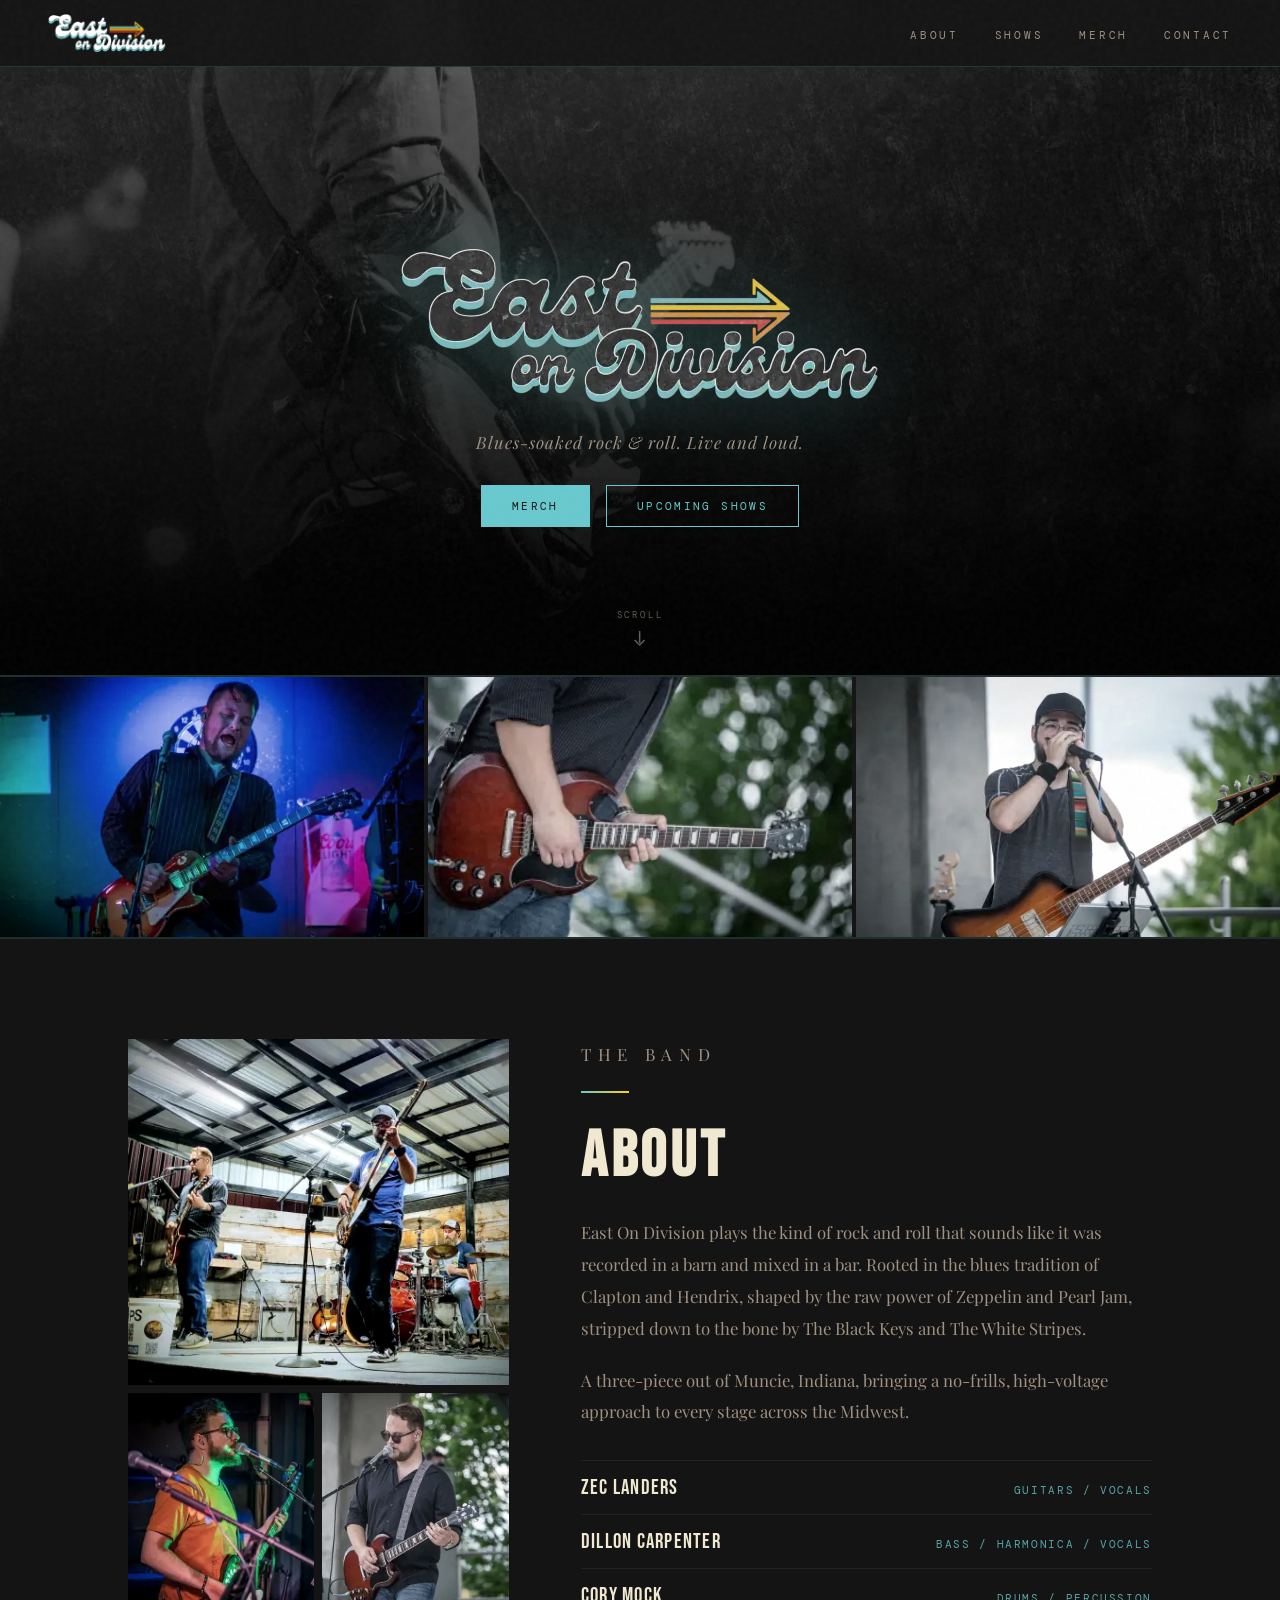
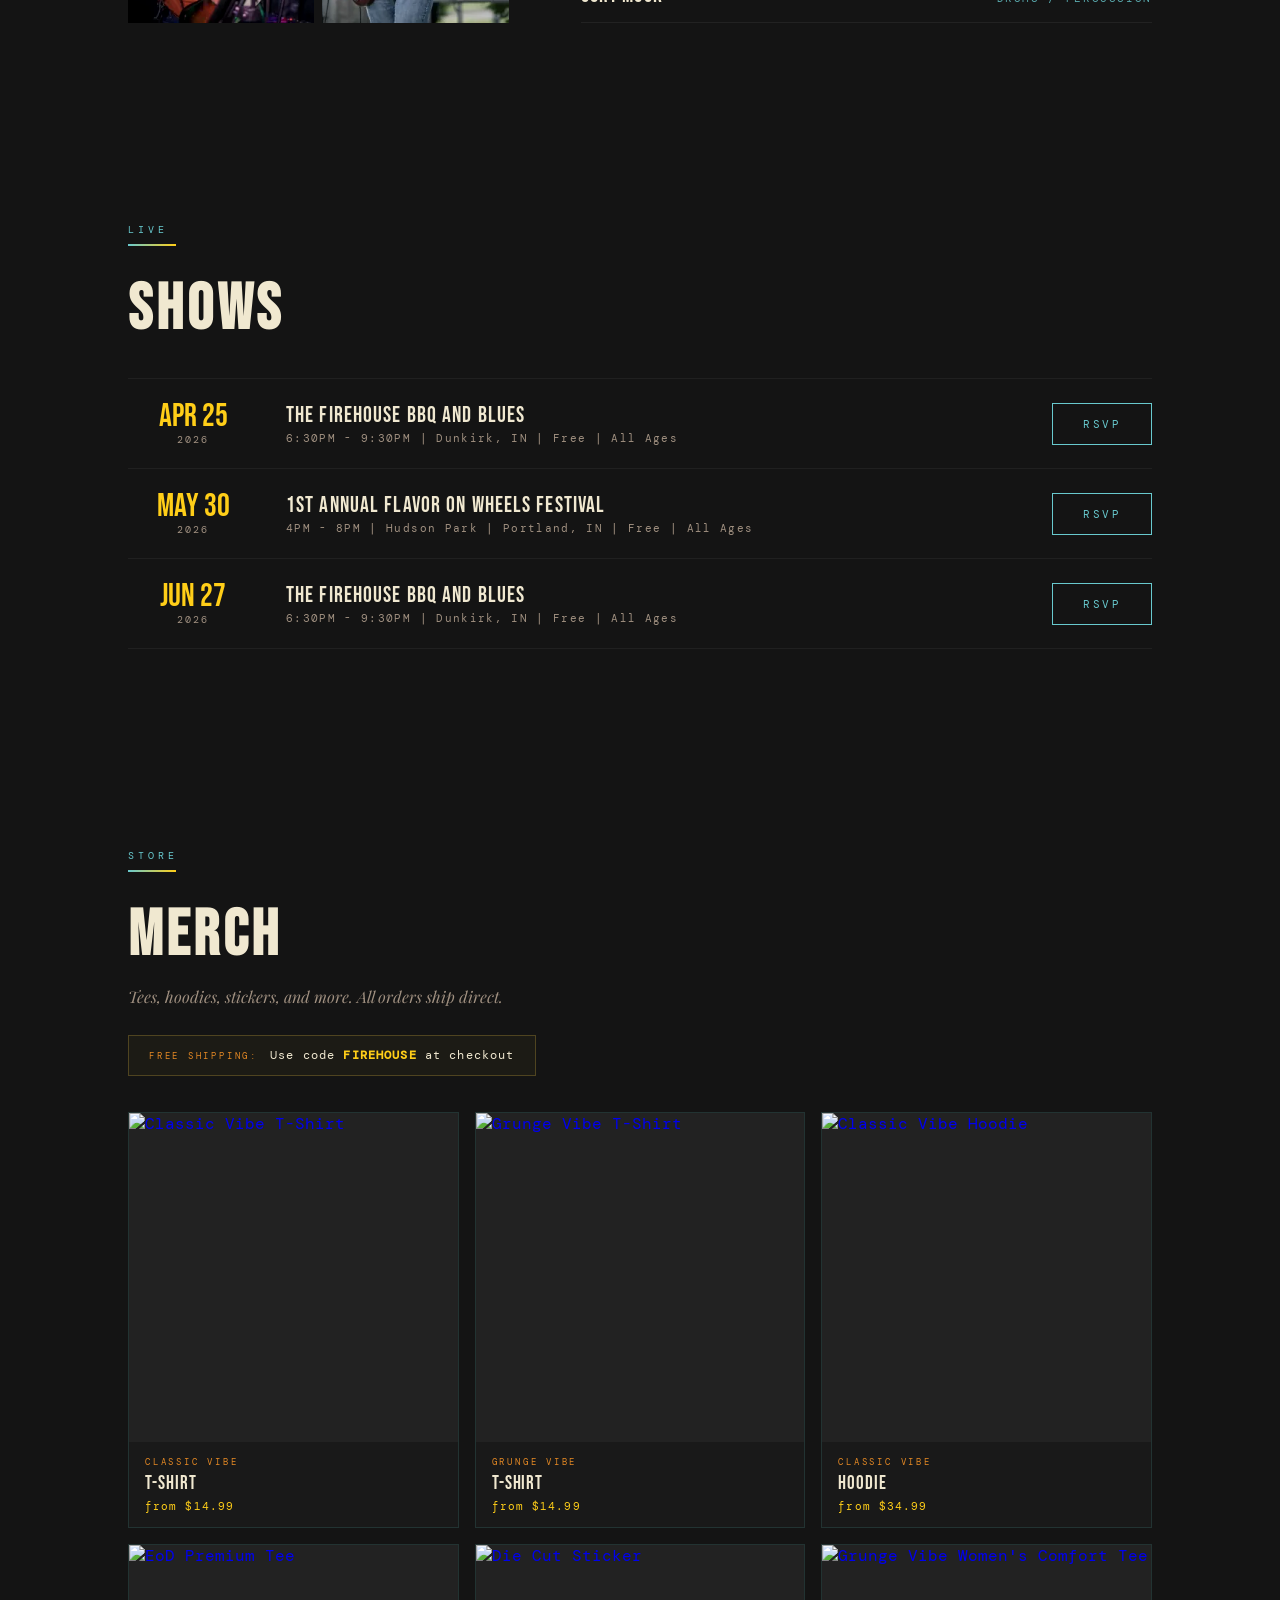
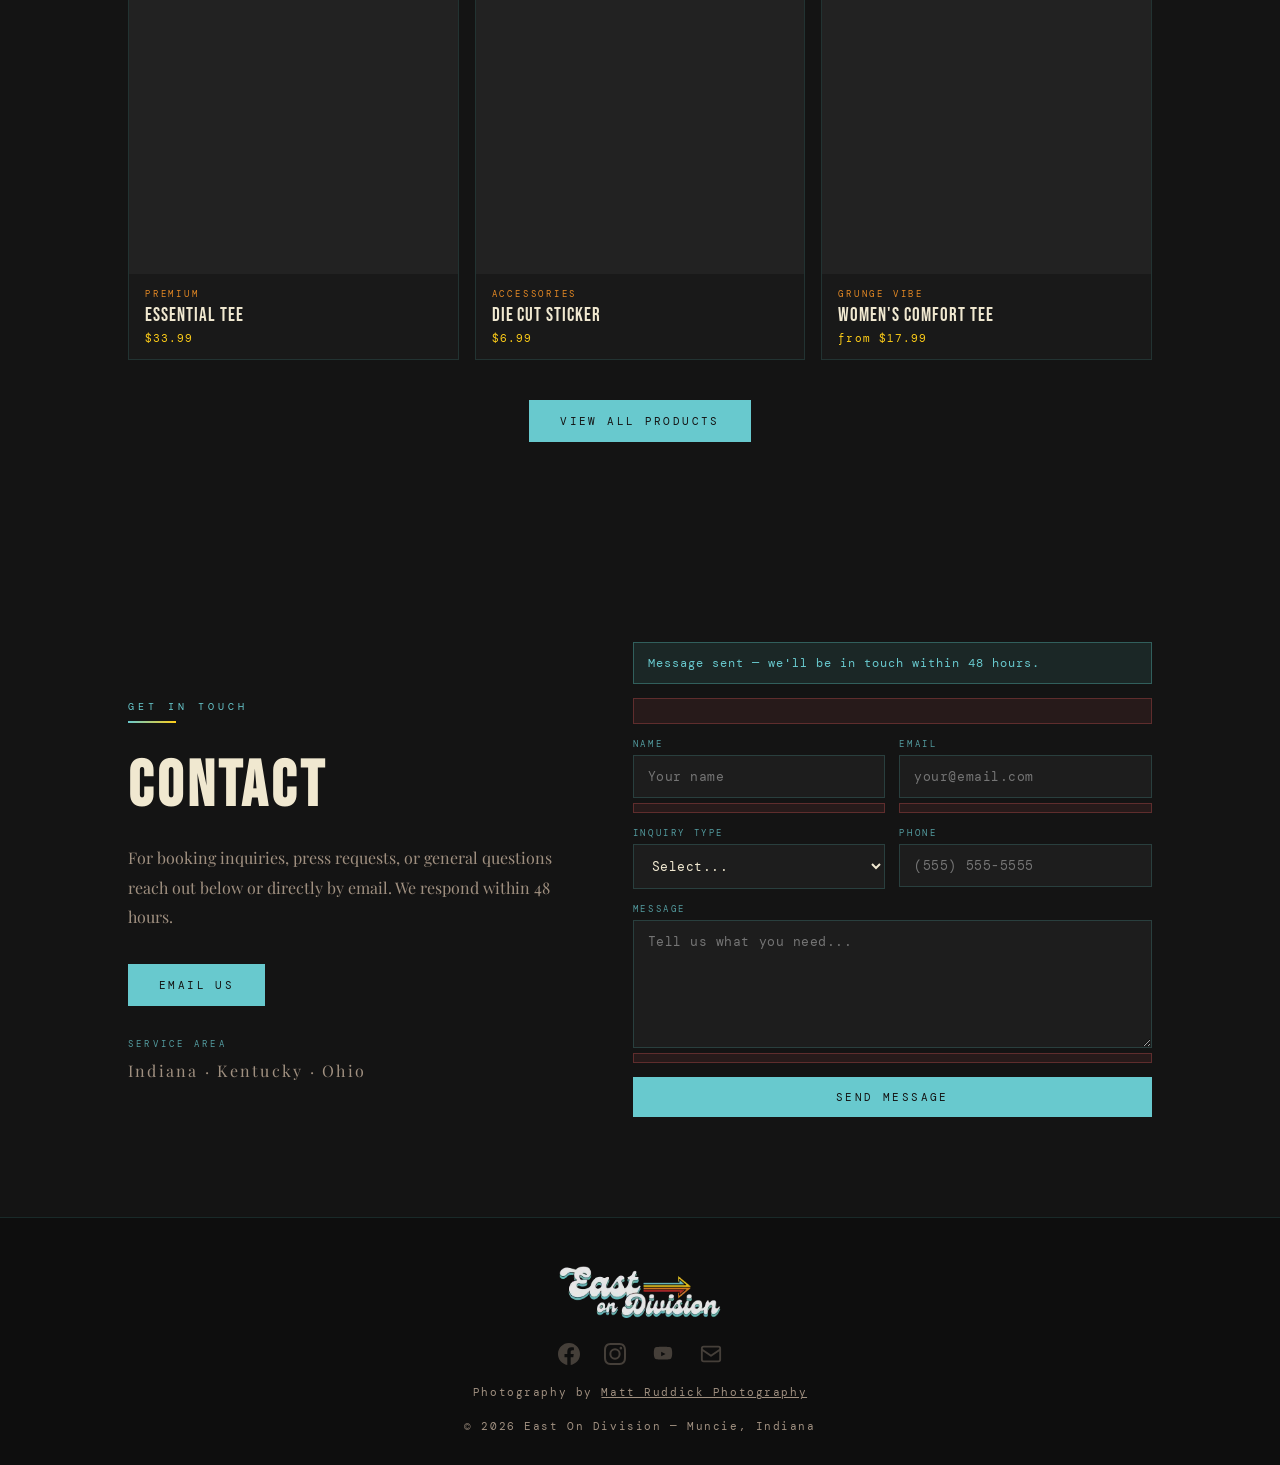
==== public/index.html @ bee48296 "add min-width to show-date and bump CSS cache to v8 Co-Authored-By: Claude Opus 4.6 <noreply@anthrop" ====
<!DOCTYPE html>
<html lang="en">
<head>
  <meta charset="UTF-8" />
  <meta name="viewport" content="width=device-width, initial-scale=1.0" />
  <title>East On Division</title>
  <meta name="description" content="East On Division is a Muncie, Indiana blues-rock trio playing live shows across Indiana, Kentucky, and Ohio. See upcoming shows, merch, and booking contact info." />
  <link rel="canonical" href="https://eastondivision.com/" />
  <link rel="icon" type="image/png" sizes="32x32" href="./favicon-32.png" />
  <!-- Google Tag Manager -->
  <script>(function(w,d,s,l,i){w[l]=w[l]||[];w[l].push({'gtm.start':
  new Date().getTime(),event:'gtm.js'});var f=d.getElementsByTagName(s)[0],
  j=d.createElement(s),dl=l!='dataLayer'?'&l='+l:'';j.async=true;j.src=
  'https://www.googletagmanager.com/gtm.js?id='+i+dl;f.parentNode.insertBefore(j,f);
  })(window,document,'script','dataLayer','GTM-5SHXGRWN');</script>
  <!-- End Google Tag Manager -->
  <!-- Google tag (gtag.js) -->
  <script async src="https://www.googletagmanager.com/gtag/js?id=G-BXQX9GGNP8"></script>
  <script>
    window.dataLayer = window.dataLayer || [];
    function gtag(){dataLayer.push(arguments);}
    gtag('js', new Date());
    gtag('config', 'G-BXQX9GGNP8');
  </script>
  <meta property="og:title" content="East On Division" />
  <meta property="og:description" content="Blues-soaked rock &amp; roll. Live and loud." />
  <meta property="og:image" content="https://eastondivision.com/images/og-image.jpg" />
  <meta property="og:url" content="https://eastondivision.com" />
  <meta property="og:type" content="website" />
  <meta name="twitter:card" content="summary_large_image" />
  <meta name="twitter:title" content="East On Division" />
  <meta name="twitter:description" content="Blues-soaked rock &amp; roll. Live and loud." />
  <meta name="twitter:image" content="https://eastondivision.com/images/og-image.jpg" />
  <link rel="preconnect" href="https://fonts.googleapis.com" />
  <link rel="preconnect" href="https://fonts.gstatic.com" crossorigin />
  <link rel="preload" as="style" href="https://fonts.googleapis.com/css2?family=Bebas+Neue&family=Playfair+Display:ital@0;1&family=DM+Mono&display=swap" onload="this.onload=null;this.rel='stylesheet'" />
  <noscript><link href="https://fonts.googleapis.com/css2?family=Bebas+Neue&family=Playfair+Display:ital@0;1&family=DM+Mono&display=swap" rel="stylesheet" /></noscript>
  <link rel="stylesheet" href="./styles.css?v=8" />
  <link rel="sitemap" type="application/xml" href="/sitemap.xml" />
  <link rel="preload" as="image" href="./images/backgrounds/hero-guitarman-grunge-960.webp" imagesrcset="./images/backgrounds/hero-guitarman-grunge-960.webp 960w, ./images/backgrounds/hero-guitarman-grunge-1600.webp 1600w, ./images/backgrounds/hero-guitarman-grunge.webp 1920w" imagesizes="100vw" fetchpriority="high" type="image/webp" />
</head>
<body>
<!-- Google Tag Manager (noscript) -->
<noscript><iframe src="https://www.googletagmanager.com/ns.html?id=GTM-5SHXGRWN"
height="0" width="0" style="display:none;visibility:hidden"></iframe></noscript>
<!-- End Google Tag Manager (noscript) -->

<!-- NAV -->
<nav id="main-nav">
  <a href="#hero" class="nav-logo">
    <picture>
      <source srcset="./images/logos/eod-white-clean-240.webp 240w" sizes="119px" type="image/webp" />
      <img src="./images/logos/eod-white-clean-240.webp" alt="East On Division" width="240" height="77" />
    </picture>
  </a>
  <button class="nav-toggle" id="nav-toggle" aria-label="Toggle navigation" aria-expanded="false">
    <span></span><span></span><span></span>
  </button>
  <ul class="nav-links" id="nav-links">
    <li><a href="#about">About</a></li>
    <li><a href="#shows">Shows</a></li>
    <li><a href="#merch">Merch</a></li>
    <li><a href="#contact">Contact</a></li>
  </ul>
</nav>

<main>

<!-- HERO -->
<section id="hero">
  <div class="hero-bg" aria-hidden="true"></div>
  <div class="hero-content">
    <picture>
      <source srcset="./images/logos/east-on-division-standard-logo-480.webp 480w" sizes="330px" type="image/webp" />
      <img class="hero-logo-img" src="./images/logos/east-on-division-standard-logo-480.webp" alt="East On Division" width="480" height="153" />
    </picture>
    <p class="hero-tagline">Blues-soaked rock &amp; roll. Live and loud.</p>
    <div class="hero-cta">
      <a href="#merch" class="btn btn-fill">Merch</a>
      <a href="#shows" class="btn">Upcoming Shows</a>
    </div>
  </div>
  <div class="scroll-hint">
    <span>Scroll</span>
    <svg viewBox="0 0 16 24" fill="none" stroke="currentColor" stroke-width="1.5">
      <path d="M8 4v12M3 13l5 5 5-5"/>
    </svg>
  </div>
</section>

<!-- PHOTO STRIP -->
<div class="photo-strip" id="photo-strip">
  <picture>
    <source srcset="./images/band/live-01-web-480.webp 480w, ./images/band/live-01-web-960.webp 960w, ./images/band/live-01-web.webp 1200w" sizes="(max-width: 800px) 33vw, 34vw" type="image/webp" />
    <img src="./images/band/live-01-web-480.webp" alt="East On Division guitarist" width="1200" height="848" loading="lazy" />
  </picture>
  <picture>
    <source srcset="./images/band/live-bass-11-web-360.webp 360w, ./images/band/live-bass-11-web-480.webp 480w" sizes="180px" type="image/webp" />
    <img src="./images/band/live-bass-11-web-360.webp" alt="Close up guitar" width="1200" height="800" loading="lazy" />
  </picture>
  <picture>
    <source srcset="./images/band/canan-stage-06-web-480.webp 480w, ./images/band/canan-stage-06-web-960.webp 960w, ./images/band/canan-stage-06-web.webp 1200w" sizes="(max-width: 800px) 33vw, 34vw" type="image/webp" />
    <img src="./images/band/canan-stage-06-web-480.webp" alt="East On Division bassist" width="1200" height="800" loading="lazy" />
  </picture>
</div>

<!-- ABOUT -->
<div class="section-wrap">
  <section id="about">
    <div class="about-grid reveal">
      <div class="about-photos">
        <picture>
          <source srcset="./images/band/firehouse-full-band-1-web-480.webp 480w" sizes="380px" type="image/webp" />
          <img src="./images/band/firehouse-full-band-1-web-480.webp" alt="East On Division outdoor stage" width="1200" height="914" loading="lazy" />
        </picture>
        <picture>
          <source srcset="./images/band/live-13-web-480.webp 480w, ./images/band/live-13-web-960.webp 960w, ./images/band/live-13-web.webp 1200w" sizes="(max-width: 800px) 50vw, 190px" type="image/webp" />
          <img src="./images/band/live-13-web-480.webp" alt="Bass guitarist singing" width="1200" height="800" loading="lazy" />
        </picture>
        <picture>
          <source srcset="./images/band/canan-stage-05-web-480.webp 480w, ./images/band/canan-stage-05-web-960.webp 960w, ./images/band/canan-stage-05-web.webp 1200w" sizes="(max-width: 800px) 50vw, 190px" type="image/webp" />
          <img src="./images/band/canan-stage-05-web-480.webp" alt="Lead guitar player" width="1200" height="800" loading="lazy" />
        </picture>
      </div>
      <div class="about-text">
        <p class="section-eye">The Band</p>
        <div class="section-rule"></div>
        <h2 class="section-title" style="margin-bottom:28px;">About</h2>
        <p>East On Division plays the kind of rock and roll that sounds like it was recorded in a barn and mixed in a bar. Rooted in the blues tradition of Clapton and Hendrix, shaped by the raw power of Zeppelin and Pearl Jam, stripped down to the bone by The Black Keys and The White Stripes.</p>
        <p>A three-piece out of Muncie, Indiana, bringing a no-frills, high-voltage approach to every stage across the Midwest.</p>
        <div class="members">
          <div class="member"><span class="member-name">Zec Landers</span><span class="member-role">Guitars / Vocals</span></div>
          <div class="member"><span class="member-name">Dillon Carpenter</span><span class="member-role">Bass / Harmonica / Vocals</span></div>
          <div class="member"><span class="member-name">Cory Mock</span><span class="member-role">Drums / Percussion</span></div>
        </div>
      </div>
    </div>
  </section>
</div>

<!-- SHOWS -->
<div class="section-wrap">
  <section id="shows">
    <div class="reveal">
      <p class="section-eye">Live</p>
      <div class="section-rule"></div>
      <h2 class="section-title" style="margin-bottom:36px;">Shows</h2>
    </div>
    <div class="shows-list reveal" id="shows-list">
      <div class="show-row">
        <div class="show-date"><div class="day">APR 25</div><div class="mo">2026</div></div>
        <div><div class="show-venue">The Firehouse BBQ and Blues</div><div class="show-loc">6:30PM - 9:30PM | Dunkirk, IN | Free | All Ages</div></div>
        <a href="https://www.facebook.com/events/989131186879527/" target="_blank" rel="noopener" class="btn">RSVP</a>
      </div>
      <div class="show-row">
        <div class="show-date"><div class="day">MAY 30</div><div class="mo">2026</div></div>
        <div><div class="show-venue">1st Annual Flavor on Wheels Festival</div><div class="show-loc">4PM - 8PM | Hudson Park | Portland, IN | Free | All Ages</div></div>
        <a href="https://www.facebook.com/events/704542476055866/" target="_blank" rel="noopener" class="btn">RSVP</a>
      </div>
      <div class="show-row">
        <div class="show-date"><div class="day">JUN 27</div><div class="mo">2026</div></div>
        <div><div class="show-venue">The Firehouse BBQ and Blues</div><div class="show-loc">6:30PM - 9:30PM | Dunkirk, IN | Free | All Ages</div></div>
        <a href="https://www.facebook.com/events/1287198373344724/" target="_blank" rel="noopener" class="btn">RSVP</a>
      </div>
    </div>
  </section>
</div>

<!-- SETLIST
<div class="section-wrap">
  <section id="setlist">
    <div class="reveal">
      <p class="section-eye">Repertoire</p>
      <div class="section-rule"></div>
      <h2 class="section-title" style="margin-bottom:16px;">Setlist</h2>
      <p class="setlist-intro">39 songs deep. Two sets of blues, classic rock, and everything in between.</p>
    </div>
    <div class="setlist-cols reveal">
      <div class="setlist-block">
        <div class="setlist-label">Set One</div>
        <div class="setlist-count">17 tracks</div>
        <ul class="setlist-track-list">
<li><span class="trk-num">01</span><span class="trk-title">Pride and Joy</span></li>
<li><span class="trk-num">02</span><span class="trk-title">Superstition</span></li>
<li><span class="trk-num">03</span><span class="trk-title">Seven Nation Army</span></li>
<li><span class="trk-num">04</span><span class="trk-title">Rock'n Me</span></li>
<li><span class="trk-num">05</span><span class="trk-title">Little Less Conversation</span></li>
<li><span class="trk-num">06</span><span class="trk-title">Old Love</span></li>
<li><span class="trk-num">07</span><span class="trk-title">In Bloom</span></li>
<li><span class="trk-num">08</span><span class="trk-title">When I Come Around</span></li>
<li><span class="trk-num">09</span><span class="trk-title">Brain Stew</span></li>
<li><span class="trk-num">10</span><span class="trk-title">Little Wing</span></li>
<li><span class="trk-num">11</span><span class="trk-title">American Girl</span></li>
<li><span class="trk-num">12</span><span class="trk-title">Simple Man</span></li>
<li><span class="trk-num">13</span><span class="trk-title">Hey Joe</span></li>
<li><span class="trk-num">14</span><span class="trk-title">Gravity</span></li>
<li><span class="trk-num">15</span><span class="trk-title">All Summer Long</span></li>
<li><span class="trk-num">16</span><span class="trk-title">Sweet Home Alabama</span></li>
<li><span class="trk-num">17</span><span class="trk-title">Voodoo Child</span></li>
        </ul>
      </div>
      <div class="setlist-block">
        <div class="setlist-label">Set Two</div>
        <div class="setlist-count">22 tracks</div>
        <ul class="setlist-track-list">
<li><span class="trk-num">01</span><span class="trk-title">Set You Free</span></li>
<li><span class="trk-num">02</span><span class="trk-title">Gimme Three Steps</span></li>
<li><span class="trk-num">03</span><span class="trk-title">Yellow Ledbetter</span></li>
<li><span class="trk-num">04</span><span class="trk-title">Last Dance With Mary Jane</span></li>
<li><span class="trk-num">05</span><span class="trk-title">Summertime Voodoo</span></li>
<li><span class="trk-num">06</span><span class="trk-title">Purple Haze</span></li>
<li><span class="trk-num">07</span><span class="trk-title">Time</span></li>
<li><span class="trk-num">08</span><span class="trk-title">Bring It On Home</span></li>
<li><span class="trk-num">09</span><span class="trk-title">Big Balls</span></li>
<li><span class="trk-num">10</span><span class="trk-title">Gold on the Ceiling</span></li>
<li><span class="trk-num">11</span><span class="trk-title">Wind Cries Mary</span></li>
<li><span class="trk-num">12</span><span class="trk-title">Joker</span></li>
<li><span class="trk-num">13</span><span class="trk-title">Ohio</span></li>
<li><span class="trk-num">14</span><span class="trk-title">Creep</span></li>
<li><span class="trk-num">15</span><span class="trk-title">Deuce</span></li>
<li><span class="trk-num">16</span><span class="trk-title">Sunshine of Your Love</span></li>
<li><span class="trk-num">17</span><span class="trk-title">Fire</span></li>
<li><span class="trk-num">18</span><span class="trk-title">Let Them Talk</span></li>
<li><span class="trk-num">19</span><span class="trk-title">Feel Like Making Love</span></li>
<li><span class="trk-num">20</span><span class="trk-title">Crossroads</span></li>
<li><span class="trk-num">21</span><span class="trk-title">Take the Money and Run</span></li>
<li><span class="trk-num">22</span><span class="trk-title">Twist and Shout</span></li>
        </ul>
      </div>
    </div>
    <div class="setlist-total reveal">
      <span class="t-label">Total Repertoire</span>
      <div style="text-align:center">
        <div class="t-num">39</div>
        <div class="t-sub">songs available</div>
      </div>
      <a href="#contact" class="btn btn-yellow">Book the Band</a>
    </div>
  </section>
</div>

-->

<!-- MUSIC (hidden until real releases are ready)
<div class="section-wrap">
  <section id="music">
    <div class="reveal">
      <p class="section-eye">Discography</p>
      <div class="section-rule"></div>
      <h2 class="section-title" style="margin-bottom:36px;">Music</h2>
    </div>
    <div class="music-grid">
      <div class="release-card reveal">
        <p class="release-type">Single</p>
        <p class="release-title">Track Title</p>
        <p class="release-year">2024</p>
        <div class="stream-links">
          <a href="#" class="stream-link">Spotify</a>
          <a href="#" class="stream-link">Apple Music</a>
          <a href="https://www.youtube.com/eastondivision" class="stream-link" target="_blank" rel="noopener">YouTube</a>
        </div>
      </div>
      <div class="release-card reveal">
        <p class="release-type">EP</p>
        <p class="release-title">EP Title</p>
        <p class="release-year">2023</p>
        <div class="stream-links">
          <a href="#" class="stream-link">Spotify</a>
          <a href="#" class="stream-link">Apple Music</a>
          <a href="#" class="stream-link">Bandcamp</a>
        </div>
      </div>
    </div>
  </section>
</div>

-->


<!-- MERCH -->
<div class="section-wrap">
  <section id="merch">
    <div class="reveal">
      <p class="section-eye">Store</p>
      <div class="section-rule"></div>
      <h2 class="section-title" style="margin-bottom:18px;">Merch</h2>
      <p class="merch-note">Tees, hoodies, stickers, and more. All orders ship direct.</p>
    </div>
    <div class="merch-promo reveal">
      <span class="promo-label">Free Shipping:</span>
      <span class="promo-code">Use code <strong>FIREHOUSE</strong> at checkout</span>
    </div>
    <div class="merch-grid reveal">
      <a href="https://merch.eastondivision.com/listing/east-on-division-classic?product=2" class="merch-card" target="_blank" rel="noopener">
        <div class="merch-card-img"><img src="https://mockup-api.teespring.com/v3/image/x6nvo7VHhdQjZWRHXpYag4rs4O8/800/800.jpg" alt="Classic Vibe T-Shirt" width="800" height="800" loading="lazy" /></div>
        <div class="merch-card-info">
          <p class="merch-line">Classic Vibe</p>
          <p class="merch-product">T-Shirt</p>
          <p class="merch-price">from $14.99</p>
        </div>
      </a>
      <a href="https://merch.eastondivision.com/listing/east-on-division-grunge-vibe?product=2" class="merch-card" target="_blank" rel="noopener">
        <div class="merch-card-img"><img src="https://mockup-api.teespring.com/v3/image/-H1JsaNMCnW3WtBlcIT4TB_AVCc/800/800.jpg" alt="Grunge Vibe T-Shirt" width="800" height="800" loading="lazy" /></div>
        <div class="merch-card-info">
          <p class="merch-line">Grunge Vibe</p>
          <p class="merch-product">T-Shirt</p>
          <p class="merch-price">from $14.99</p>
        </div>
      </a>
      <a href="https://merch.eastondivision.com/listing/east-on-division-classic?product=227" class="merch-card" target="_blank" rel="noopener">
        <div class="merch-card-img"><img src="https://mockup-api.teespring.com/v3/image/Dcxut5OKAwWHaPhYQsQbZuc0jhw/800/800.jpg" alt="Classic Vibe Hoodie" width="800" height="800" loading="lazy" /></div>
        <div class="merch-card-info">
          <p class="merch-line">Classic Vibe</p>
          <p class="merch-product">Hoodie</p>
          <p class="merch-price">from $34.99</p>
        </div>
      </a>
      <a href="https://merch.eastondivision.com/listing/eod-premium-tee?product=1303" class="merch-card" target="_blank" rel="noopener">
        <div class="merch-card-img"><img src="https://mockup-api.teespring.com/v3/image/tLgc6wQR2OEkBEeJIrBklp6Z3ao/800/800.jpg" alt="EoD Premium Tee" width="800" height="800" loading="lazy" /></div>
        <div class="merch-card-info">
          <p class="merch-line">Premium</p>
          <p class="merch-product">Essential Tee</p>
          <p class="merch-price">$33.99</p>
        </div>
      </a>
      <a href="https://merch.eastondivision.com/listing/east-on-division-classic?product=794" class="merch-card" target="_blank" rel="noopener">
        <div class="merch-card-img"><img src="https://mockup-api.teespring.com/v3/image/8wqcMJCdSANC5aRkHc6_N_Anq0I/800/800.jpg" alt="Die Cut Sticker" width="800" height="800" loading="lazy" /></div>
        <div class="merch-card-info">
          <p class="merch-line">Accessories</p>
          <p class="merch-product">Die Cut Sticker</p>
          <p class="merch-price">$6.99</p>
        </div>
      </a>
      <a href="https://merch.eastondivision.com/listing/east-on-division-grunge-vibe?product=370&variation=6544" class="merch-card" target="_blank" rel="noopener">
        <div class="merch-card-img"><img src="https://mockup-api.teespring.com/v3/image/frI3pVMTEg0wgiiiijkRaXdTDZw/800/800.jpg" alt="Grunge Vibe Women's Comfort Tee" width="800" height="800" loading="lazy" /></div>
        <div class="merch-card-info">
          <p class="merch-line">Grunge Vibe</p>
          <p class="merch-product">Women's Comfort Tee</p>
          <p class="merch-price">from $17.99</p>
        </div>
      </a>
    </div>
    <div class="merch-view-all reveal">
      <a href="https://merch.eastondivision.com/" class="btn btn-fill" target="_blank" rel="noopener">View All Products</a>
    </div>
  </section>
</div>

<!-- EPK
<div class="section-wrap">
  <section id="epk">
    <div class="epk-grid reveal">
      <div class="epk-body">
        <p class="section-eye">Media</p>
        <div class="section-rule"></div>
        <h2 class="section-title" style="margin-bottom:24px;">Press Kit</h2>
        <p>East On Division is available for interviews, festival bookings, and press coverage. All assets are cleared for editorial use. For higher-resolution files or custom requests, reach out via the contact form.</p>
        <div class="epk-files">
          <div class="epk-file"><div><div class="epk-fname">Band Bio</div><div class="epk-ftype">PDF &bull; Long Form</div></div><a href="#" class="epk-dl">Download</a></div>
          <div class="epk-file"><div><div class="epk-fname">Press Photos</div><div class="epk-ftype">ZIP &bull; Hi-Res</div></div><a href="#" class="epk-dl">Download</a></div>
          <div class="epk-file"><div><div class="epk-fname">Rider &amp; Stage Plot</div><div class="epk-ftype">PDF</div></div><a href="#" class="epk-dl">Download</a></div>
          <div class="epk-file"><div><div class="epk-fname">Setlist PDF</div><div class="epk-ftype">PDF &bull; Full Repertoire</div></div><a href="#" class="epk-dl">Download</a></div>
        </div>
      </div>
      <div>
        <div class="epk-stats">
          <div class="epk-stat"><div class="num">3</div><div class="lbl">Members</div></div>
          <div class="epk-stat"><div class="num">39</div><div class="lbl">Song Repertoire</div></div>
          <div class="epk-stat"><div class="num">2</div><div class="lbl">Full Sets</div></div>
          <div class="epk-stat"><div class="num">IN</div><div class="lbl">Home Base</div></div>
        </div>
      </div>
    </div>
  </section>
</div>
 -->

<!-- CONTACT -->
<div class="section-wrap">
  <section id="contact">
    <div class="contact-grid">
      <div class="contact-info reveal">
        <p class="section-eye">Get In Touch</p>
        <div class="section-rule"></div>
        <h2 class="section-title" style="margin-bottom:24px;">Contact</h2>
        <p>For booking inquiries, press requests, or general questions reach out below or directly by email. We respond within 48 hours.</p>
        <div class="contact-actions">
          <a href="mailto:eastondivisionband@gmail.com" class="btn btn-fill">Email Us</a>
          <a href="tel:+12602512567" class="btn call-us-btn">Call Us</a>
        </div>
        <div class="contact-service">
          <div class="clabel">Service Area</div>
          <p class="contact-service-text">Indiana &middot; Kentucky &middot; Ohio</p>
        </div>
      </div>
      <div class="reveal">
        <div data-fs-success class="form-status">Message sent — we'll be in touch within 48 hours.</div>
        <div data-fs-error class="form-status"></div>
        <form id="contact-form" class="contact-form">
          <div class="form-row">
            <div class="form-group">
              <label for="cf-name">Name</label>
              <input id="cf-name" type="text" name="name" placeholder="Your name" required data-fs-field />
              <span data-fs-error="name" class="form-field-error"></span>
            </div>
            <div class="form-group">
              <label for="cf-email">Email</label>
              <input id="cf-email" type="email" name="email" placeholder="your@email.com" required data-fs-field />
              <span data-fs-error="email" class="form-field-error"></span>
            </div>
          </div>
          <div class="form-row">
            <div class="form-group">
              <label for="cf-type">Inquiry Type</label>
              <select id="cf-type" name="inquiry_type" data-fs-field>
                <option value="">Select...</option>
                <option>Booking</option>
                <option>Press / Media</option>
                <option>Merch</option>
                <option>General</option>
              </select>
            </div>
            <div class="form-group">
              <label for="cf-phone">Phone</label>
              <input id="cf-phone" type="tel" name="phone" placeholder="(555) 555-5555" data-fs-field />
            </div>
          </div>
          <div class="form-group">
            <label for="cf-message">Message</label>
            <textarea id="cf-message" name="message" rows="6" placeholder="Tell us what you need..." required data-fs-field></textarea>
            <span data-fs-error="message" class="form-field-error"></span>
          </div>
          <div><button type="submit" class="btn btn-fill" data-fs-submit-btn style="border:none;cursor:pointer;width:100%;font-family:'DM Mono',monospace;">Send Message</button></div>
        </form>
      </div>
    </div>
  </section>
</div>

</main>

<!-- FOOTER -->
<footer>
  <picture>
    <source srcset="./images/logos/eod-white-clean-240.webp 240w" sizes="163px" type="image/webp" />
    <img class="footer-logo" src="./images/logos/eod-white-clean-240.webp" alt="East On Division" width="240" height="77" />
  </picture>
  <div class="footer-socials">
    <a href="https://www.facebook.com/eastondivision" target="_blank" rel="noopener" aria-label="Facebook" class="footer-social-icon">
      <svg xmlns="http://www.w3.org/2000/svg" width="22" height="22" viewBox="0 0 24 24" fill="currentColor" aria-hidden="true"><path d="M24 12.073c0-6.627-5.373-12-12-12s-12 5.373-12 12c0 5.99 4.388 10.954 10.125 11.854v-8.385H7.078v-3.47h3.047V9.43c0-3.007 1.792-4.669 4.533-4.669 1.312 0 2.686.235 2.686.235v2.953H15.83c-1.491 0-1.956.925-1.956 1.874v2.25h3.328l-.532 3.47h-2.796v8.385C19.612 23.027 24 18.062 24 12.073z"/></svg>
    </a>
    <a href="https://www.instagram.com/eastondivision" target="_blank" rel="noopener" aria-label="Instagram" class="footer-social-icon">
      <svg xmlns="http://www.w3.org/2000/svg" width="22" height="22" viewBox="0 0 24 24" fill="currentColor" aria-hidden="true"><path d="M12 2.163c3.204 0 3.584.012 4.85.07 3.252.148 4.771 1.691 4.919 4.919.058 1.265.069 1.645.069 4.849 0 3.205-.012 3.584-.069 4.849-.149 3.225-1.664 4.771-4.919 4.919-1.266.058-1.644.07-4.85.07-3.204 0-3.584-.012-4.849-.07-3.26-.149-4.771-1.699-4.919-4.92-.058-1.265-.07-1.644-.07-4.849 0-3.204.013-3.583.07-4.849.149-3.227 1.664-4.771 4.919-4.919 1.266-.057 1.645-.069 4.849-.069zM12 0C8.741 0 8.333.014 7.053.072 2.695.272.273 2.69.073 7.052.014 8.333 0 8.741 0 12c0 3.259.014 3.668.072 4.948.2 4.358 2.618 6.78 6.98 6.98C8.333 23.986 8.741 24 12 24c3.259 0 3.668-.014 4.948-.072 4.354-.2 6.782-2.618 6.979-6.98.059-1.28.073-1.689.073-4.948 0-3.259-.014-3.667-.072-4.947-.196-4.354-2.617-6.78-6.979-6.98C15.668.014 15.259 0 12 0zm0 5.838a6.162 6.162 0 1 0 0 12.324 6.162 6.162 0 0 0 0-12.324zM12 16a4 4 0 1 1 0-8 4 4 0 0 1 0 8zm6.406-11.845a1.44 1.44 0 1 0 0 2.881 1.44 1.44 0 0 0 0-2.881z"/></svg>
    </a>
    <a href="https://www.youtube.com/eastondivision" target="_blank" rel="noopener" aria-label="YouTube" class="footer-social-icon">
      <svg xmlns="http://www.w3.org/2000/svg" width="26" height="22" viewBox="0 0 24 24" fill="currentColor" aria-hidden="true"><path d="M21.6 7.2s-.2-1.4-.8-2a2.8 2.8 0 0 0-2-.8C17 4 12 4 12 4s-5 0-6.8.4a2.8 2.8 0 0 0-2 .8c-.6.6-.8 2-.8 2S2 8.8 2 10.4v1.2c0 1.6.4 3.2.4 3.2s.2 1.4.8 2a3 3 0 0 0 2 .8C7 18 12 18 12 18s5 0 6.8-.4a3 3 0 0 0 2-.8c.6-.6.8-2 .8-2s.4-1.6.4-3.2v-1.2C22 8.8 21.6 7.2 21.6 7.2zM10 14.4V9.6l4.8 2.4-4.8 2.4z"/></svg>
    </a>
    <a href="mailto:eastondivisionband@gmail.com" aria-label="Email" class="footer-social-icon">
      <svg xmlns="http://www.w3.org/2000/svg" width="22" height="22" viewBox="0 0 24 24" fill="none" stroke="currentColor" stroke-width="2" stroke-linecap="round" stroke-linejoin="round" aria-hidden="true"><rect x="2" y="4" width="20" height="16" rx="2"/><path d="m2 7 10 7 10-7"/></svg>
    </a>
  </div>
  <p class="footer-copy footer-credit">Photography by <a href="https://www.facebook.com/mattruddickphoto/" target="_blank" rel="noopener">Matt Ruddick Photography</a></p>
  <p class="footer-copy">&copy; 2026 East On Division &mdash; Muncie, Indiana</p>
</footer>

<script>
  const obs = new IntersectionObserver(es => es.forEach(e => { if (e.isIntersecting) e.target.classList.add('visible'); }), { threshold: 0.08 });
  document.querySelectorAll('.reveal').forEach(el => obs.observe(el));

  const navToggle = document.getElementById('nav-toggle');
  const navLinks = document.getElementById('nav-links');
  navToggle.addEventListener('click', () => {
    const open = navLinks.classList.toggle('open');
    navToggle.classList.toggle('open', open);
    navToggle.setAttribute('aria-expanded', String(open));
  });
  navLinks.querySelectorAll('a').forEach(a => a.addEventListener('click', () => {
    navLinks.classList.remove('open');
    navToggle.classList.remove('open');
    navToggle.setAttribute('aria-expanded', 'false');
  }));

  let last = 0;
  const nav = document.getElementById('main-nav');
  window.addEventListener('scroll', () => {
    const cur = window.scrollY;
    nav.style.transform = cur > last && cur > 100 ? 'translateY(-100%)' : 'translateY(0)';
    last = cur;
  });

  const showsList = document.getElementById('shows-list');
  const photoStrip = document.getElementById('photo-strip');

  function escapeHtml(value) {
    return String(value)
      .replace(/&/g, '&amp;')
      .replace(/</g, '&lt;')
      .replace(/>/g, '&gt;')
      .replace(/"/g, '&quot;')
      .replace(/'/g, '&#39;');
  }

  function formatEventDate(startTime) {
    const date = new Date(startTime);
    if (Number.isNaN(date.getTime())) {
      return { day: '--', monthYear: 'TBA' };
    }

    const month = new Intl.DateTimeFormat('en-US', { month: 'short', timeZone: 'America/Indiana/Indianapolis' }).format(date).toUpperCase();
    const dayNum = new Intl.DateTimeFormat('en-US', { day: 'numeric', timeZone: 'America/Indiana/Indianapolis' }).format(date);
    const year = new Intl.DateTimeFormat('en-US', { year: 'numeric', timeZone: 'America/Indiana/Indianapolis' }).format(date);
    return { day: `${month} ${dayNum}`, monthYear: year };
  }

  function normalizeSpaces(value) {
    return String(value || '').replace(/\s+/g, ' ').trim();
  }

  function escapeRegExp(value) {
    return String(value).replace(/[.*+?^${}()|[\]\\]/g, '\\$&');
  }

  function simplifyName(value) {
    return normalizeSpaces(value)
      .toLowerCase()
      .replace(/^the\s+/, '')
      .replace(/^(1st annual|inaugural)\s+/, '')
      .replace(/[^a-z0-9]+/g, '');
  }

  function isSimilarName(a, b) {
    const first = simplifyName(a);
    const second = simplifyName(b);
    if (!first || !second) return false;
    return first === second || first.includes(second) || second.includes(first);
  }

  function getLocationFromTitle(event) {
    const match = normalizeSpaces(event.name).match(/\bin\s+([^,|]+),\s*([A-Z]{2})\s*$/i);
    if (!match) return {};
    return { city: normalizeSpaces(match[1]), state: match[2].toUpperCase() };
  }

  function getCityState(event) {
    const location = (event.place && event.place.location) || {};
    const titleLocation = getLocationFromTitle(event);
    return {
      city: location.city || titleLocation.city || '',
      state: location.state || titleLocation.state || ''
    };
  }

  function stripTitleLocation(title, event) {
    const { city, state } = getCityState(event);
    let cleaned = normalizeSpaces(title);

    if (city && state) {
      cleaned = cleaned.replace(new RegExp(`\\s+in\\s+${escapeRegExp(city)}\\s*,\\s*${escapeRegExp(state)}\\s*$`, 'i'), '');
    }

    return cleaned.replace(/\s+in\s+[^,|]+,\s*[A-Z]{2}\s*$/i, '').trim();
  }

  function normalizeDescriptionTitle(value) {
    return normalizeSpaces(value)
      .replace(/^the\s+inaugural\s+/i, '1st Annual ')
      .replace(/^inaugural\s+/i, '1st Annual ');
  }

  function getDescriptionTitle(event, fallbackTitle) {
    const description = normalizeSpaces(event.description);
    const match = description.match(/\bplaying live music at\s+(.+?)(?:\s+at\s+|\s+in\s+|\s+on\s+(?:Monday|Tuesday|Wednesday|Thursday|Friday|Saturday|Sunday)\b)/i);
    if (!match) return fallbackTitle;

    const candidate = normalizeDescriptionTitle(match[1]);
    return candidate && isSimilarName(candidate, fallbackTitle) ? candidate : fallbackTitle;
  }

  function getDisplayEventTitle(event) {
    const title = stripTitleLocation(
      normalizeSpaces(event.name || 'Upcoming Show').replace(/^East\s+on\s+Division\s*@\s*/i, ''),
      event
    );

    return getDescriptionTitle(event, title || 'Upcoming Show');
  }

  function formatShortTime(value) {
    const date = new Date(value);
    if (Number.isNaN(date.getTime())) return '';

    return new Intl.DateTimeFormat('en-US', {
      hour: 'numeric',
      minute: '2-digit',
      timeZone: 'America/Indiana/Indianapolis'
    })
      .format(date)
      .replace(':00', '')
      .replace(/\s+/g, '')
      .toUpperCase();
  }

  function getTimeRangeText(event) {
    const start = formatShortTime(event.start_time);
    const end = formatShortTime(event.end_time);

    if (start && end) return `${start} - ${end}`;
    return start || 'Time TBA';
  }

  function cleanPlaceName(value, city) {
    let cleaned = normalizeSpaces(value);
    if (city) {
      cleaned = cleaned.replace(new RegExp(`\\s+${escapeRegExp(city)}\\s*$`, 'i'), '').trim();
    }
    return cleaned;
  }

  function getDescriptionPlaceName(event, title) {
    const { city } = getCityState(event);
    const description = normalizeSpaces(event.description);
    if (!city || !description) return '';

    const inMarker = ` in ${city.toLowerCase()}`;
    const descriptionLower = description.toLowerCase();
    const inIndex = descriptionLower.lastIndexOf(inMarker);
    if (inIndex === -1) return '';

    const beforeCity = description.slice(0, inIndex);
    const atIndex = beforeCity.toLowerCase().lastIndexOf(' at ');
    if (atIndex === -1) return '';

    const candidate = normalizeSpaces(beforeCity.slice(atIndex + 4));
    return candidate && !isSimilarName(candidate, title) ? candidate : '';
  }

  function getShowLocationParts(event) {
    const title = getDisplayEventTitle(event);
    const place = event.place || {};
    const { city, state } = getCityState(event);
    const placeName = getDescriptionPlaceName(event, title) || cleanPlaceName(place.name, city);
    const parts = [];

    if (placeName && !isSimilarName(placeName, title)) parts.push(placeName);
    if (city && state) {
      parts.push(`${city}, ${state}`);
    } else if (city) {
      parts.push(city);
    } else if (state) {
      parts.push(state);
    }

    return parts;
  }

  function getEventSnippets(event) {
    const description = normalizeSpaces(event.description);
    const snippets = [];
    let hasPriceSnippet = false;

    function add(label) {
      if (!snippets.includes(label)) snippets.push(label);
    }

    if (/\bcover\s+(?:at\s+)?(?:the\s+)?door\b/i.test(description) || /\bdoor\s+cover\b/i.test(description)) {
      add('Cover at the Door');
      hasPriceSnippet = true;
    } else if (/\bno\s+cover\b/i.test(description)) {
      add('No Cover');
      hasPriceSnippet = true;
    } else if (/\bfree(?:\s+(?:admission|show|entry))?\b/i.test(description)) {
      add('Free');
      hasPriceSnippet = true;
    } else {
      const coverMatch = description.match(/\$\d+(?:\.\d{2})?\s*(?:cover|at the door)?/i);
      if (coverMatch) {
        add(coverMatch[0].replace(/\s+/g, ' ').trim());
        hasPriceSnippet = true;
      }
    }

    if (!hasPriceSnippet && !event.ticket_uri) add('Free');

    if (/\ball\s*ages\b|\ball-ages\b/i.test(description)) add('All Ages');
    if (/\b21\s*\+|\b21\s+and\s+(?:up|over)\b/i.test(description)) add('21+');
    if (/\b18\s*\+|\b18\s+and\s+(?:up|over)\b/i.test(description)) add('18+');

    return snippets;
  }

  function getShowDetailLine(event) {
    const parts = [
      getTimeRangeText(event),
      ...getShowLocationParts(event),
      ...getEventSnippets(event)
    ].filter(Boolean);

    return parts.join(' | ') || 'Details on Facebook';
  }

  function getEventUrl(event) {
    if (event.ticket_uri) return event.ticket_uri;
    if (event.id) return `https://www.facebook.com/events/${encodeURIComponent(event.id)}/`;
    return '';
  }

  function getEventPageUrl(event) {
    return event.id ? `/events/${encodeURIComponent(event.id)}.html` : '';
  }

  function renderShows(events) {
    if (!showsList || !Array.isArray(events)) return;

    if (events.length === 0) {
      showsList.innerHTML = '<p class="show-empty">No upcoming shows. Check back soon.</p>';
      return;
    }

    const rows = events.slice(0, 8).map((event) => {
      const date = formatEventDate(event.start_time);
      const eventUrl = getEventUrl(event);
      const eventPageUrl = getEventPageUrl(event);
      const eventTitle = escapeHtml(getDisplayEventTitle(event));
      const ctaLabel = event.ticket_uri ? 'Tickets' : 'RSVP';
      const action = eventUrl
        ? `<a href="${escapeHtml(eventUrl)}" target="_blank" rel="noopener" class="btn">${ctaLabel}</a>`
        : '<span class="btn btn-disabled">Details Soon</span>';

      return `
        <div class="show-row">
          <div class="show-date"><div class="day">${escapeHtml(date.day)}</div><div class="mo">${escapeHtml(date.monthYear)}</div></div>
          <div><div class="show-venue">${eventPageUrl ? `<a href="${escapeHtml(eventPageUrl)}" class="show-venue-link">${eventTitle}</a>` : eventTitle}</div><div class="show-loc">${escapeHtml(getShowDetailLine(event))}</div></div>
          ${action}
        </div>
      `;
    }).join('');

    showsList.innerHTML = rows;
  }

  function pickLargestImage(images) {
    if (!Array.isArray(images) || images.length === 0) return null;
    return images.slice().sort((a, b) => (b.width || 0) - (a.width || 0))[0];
  }

  function renderPhotos(photos) {
    if (!photoStrip || !Array.isArray(photos) || photos.length === 0) return;

    const markup = photos
      .map((photo) => {
        const image = pickLargestImage(photo.images);
        if (!image || !image.source) return '';
        const alt = photo.name || 'East On Division live photo';
        return `
          <picture>
            <img src="${escapeHtml(image.source)}" alt="${escapeHtml(alt)}" loading="lazy" />
          </picture>
        `;
      })
      .filter(Boolean)
      .slice(0, 5)
      .join('');

    if (markup) {
      photoStrip.innerHTML = markup;
    }
  }

  async function loadContent() {
    try {
      const [eventsRes, photosRes] = await Promise.all([
        fetch('/data/events.json'),
        fetch('/data/photos.json')
      ]);

      if (eventsRes.ok) {
        const events = await eventsRes.json();
        renderShows(events);
      }

      if (photosRes.ok) {
        const photos = await photosRes.json();
        renderPhotos(photos);
      }
    } catch (err) {
      console.warn('Live content fetch failed, using fallback content.', err);
    }
  }

  loadContent();

  window.formspree = window.formspree || function () { (formspree.q = formspree.q || []).push(arguments); };
  formspree('initForm', { formElement: '#contact-form', formId: 'mdapygbo' });
</script>
<script src="https://unpkg.com/@formspree/ajax@1" defer></script>
</body>
</html>
---- public/styles.css ----
*, *::before, *::after { box-sizing: border-box; margin: 0; padding: 0; }

:root {
  --teal:   #68c9ce;
  --yellow: #ffce18;
  --orange: #e58924;
  --red:    #cf2927;
  --dark:   #1e1e1e;
  --darker: #141414;
  --charcoal: #2a2a2a;
  --cream:  #f0e8d0;
  --muted:  #a09080;
}

html { scroll-behavior: smooth; }

body {
  background: var(--darker);
  color: var(--cream);
  font-family: 'DM Mono', monospace;
  overflow-x: hidden;
}

body::after {
  content: '';
  position: fixed;
  inset: 0;
  pointer-events: none;
  z-index: 9998;
  opacity: 0.035;
  background-image: url("data:image/svg+xml,%3Csvg viewBox='0 0 200 200' xmlns='http://www.w3.org/2000/svg'%3E%3Cfilter id='n'%3E%3CfeTurbulence type='fractalNoise' baseFrequency='0.75' numOctaves='4' stitchTiles='stitch'/%3E%3C/filter%3E%3Crect width='100%25' height='100%25' filter='url(%23n)'/%3E%3C/svg%3E");
}

/* ── NAV ── */
nav {
  position: fixed;
  top: 0; width: 100%;
  z-index: 200;
  display: flex;
  align-items: center;
  justify-content: space-between;
  padding: 14px 48px;
  background: rgba(20,20,20,0.92);
  backdrop-filter: blur(8px);
  border-bottom: 1px solid rgba(91,200,192,0.2);
  transition: transform 0.3s ease;
}

.nav-logo img { height: 38px; width: auto; display: block; }

.nav-links { display: flex; gap: 36px; list-style: none; }
.nav-links a {
  font-size: 0.68rem;
  letter-spacing: 0.25em;
  text-transform: uppercase;
  color: var(--muted);
  text-decoration: none;
  transition: color 0.2s;
}
.nav-links a:hover { color: var(--teal); }

/* ── HERO ── */
#hero {
  position: relative;
  width: 100%;
  max-width: none;
  margin: 0;
  min-height: 75vh;
  min-height: 75svh;
  display: flex;
  flex-direction: column;
  align-items: center;
  justify-content: center;
  padding-bottom: 0;
  overflow: hidden;
}

.hero-bg {
  position: absolute;
  inset: 0;
  background-image: url("./images/backgrounds/hero-guitarman-grunge-960.webp");
  background-size: cover;
  background-position: top center;
  filter: brightness(0.45) contrast(1.1);
}

.hero-bg::after {
  content: '';
  position: absolute;
  inset: 0;
  background: linear-gradient(to top, rgba(20,20,20,1) 0%, rgba(20,20,20,0.3) 60%, transparent 100%);
}

@media (min-width: 961px) {
  .hero-bg {
    background-image: url("./images/backgrounds/hero-guitarman-grunge-1600.webp");
  }
}

.hero-content {
  position: relative;
  z-index: 2;
  text-align: center;
  display: flex;
  flex-direction: column;
  align-items: center;
  gap: 24px;
  animation: heroIn 1.4s cubic-bezier(0.16,1,0.3,1) both;
}

.hero-logo-img {
  width: min(480px, 80vw);
  height: auto;
  filter: drop-shadow(0 0 40px rgba(91,200,192,0.3));
}

.hero-tagline {
  font-family: 'Playfair Display', serif;
  font-style: italic;
  font-size: 1.05rem;
  color: var(--muted);
  letter-spacing: 0.06em;
}

.hero-cta { display: flex; gap: 16px; margin-top: 8px; }

.btn {
  font-size: 0.68rem;
  letter-spacing: 0.22em;
  text-transform: uppercase;
  text-decoration: none;
  padding: 13px 30px;
  border: 1.5px solid var(--teal);
  color: var(--teal);
  transition: background 0.2s, color 0.2s;
  font-family: 'DM Mono', monospace;
  cursor: pointer;
}
.btn:hover { background: var(--teal); color: var(--darker); }
.btn-fill { background: var(--teal); color: var(--darker); }
.btn-fill:hover { background: var(--yellow); border-color: var(--yellow); color: var(--darker); }
.btn-yellow { border-color: var(--yellow); color: var(--yellow); }
.btn-yellow:hover { background: var(--yellow); color: var(--darker); }

.scroll-hint {
  position: absolute;
  bottom: 24px; left: 50%;
  transform: translateX(-50%);
  z-index: 2;
  display: flex; flex-direction: column; align-items: center; gap: 6px;
  opacity: 0.4;
  animation: bobble 2s ease-in-out infinite;
}
.scroll-hint span { font-size: 0.58rem; letter-spacing: 0.3em; text-transform: uppercase; }
.scroll-hint svg { width: 16px; }

/* ── SECTIONS ── */
.section-wrap { width: 100%; }
body > .section-wrap:nth-child(odd of .section-wrap) {
  background: rgba(255,255,255,0.02);
  border-top: 1px solid rgba(91,200,192,0.1);
  border-bottom: 1px solid rgba(91,200,192,0.1);
}

section { max-width: 1120px; margin: 0 auto; padding: 100px 48px; }

.section-eye { font-size: 0.62rem; letter-spacing: 0.4em; text-transform: uppercase; color: var(--teal); margin-bottom: 8px; }
.section-rule { width: 48px; height: 2px; background: linear-gradient(to right, var(--teal), var(--yellow)); margin-bottom: 32px; }
.section-title {
  font-family: 'Bebas Neue', sans-serif;
  font-size: clamp(2.8rem, 5vw, 4.5rem);
  letter-spacing: 0.06em;
  color: var(--cream);
  line-height: 1;
  margin-bottom: 8px;
}

/* ── ABOUT ── */
.about-grid { display: grid; grid-template-columns: 1fr 1.5fr; gap: 72px; align-items: stretch; }

.about-photos {
  display: grid;
  grid-template-columns: 1fr 1fr;
  grid-template-rows: 3fr 2fr;
  gap: 8px;
  height: 100%;
}
.about-photos picture { display: block; overflow: hidden; min-height: 0; }
.about-photos picture:first-child { grid-column: 1 / -1; }
.about-photos img {
  width: 100%; height: 100%; display: block;
  object-fit: cover; object-position: center top;
  filter: grayscale(20%) contrast(1.05);
  transition: filter 0.3s;
}
.about-photos picture:nth-child(2) img { object-position: left center; }
.about-photos picture:nth-child(3) img { object-position: center center; }
.about-photos img:hover { filter: grayscale(0%) contrast(1.1); }

.about-text p {
  font-family: 'Playfair Display', serif;
  font-size: 1.05rem; line-height: 1.9;
  color: var(--muted); margin-bottom: 20px;
}

.members { margin-top: 32px; display: flex; flex-direction: column; }
.member { display: flex; justify-content: space-between; align-items: baseline; padding: 14px 0; border-bottom: 1px solid rgba(255,255,255,0.06); }
.member:first-child { border-top: 1px solid rgba(255,255,255,0.06); }
.member-name { font-family: 'Bebas Neue', sans-serif; font-size: 1.3rem; letter-spacing: 0.06em; color: var(--cream); }
.member-role { font-size: 0.68rem; letter-spacing: 0.15em; text-transform: uppercase; color: var(--teal); opacity: 0.8; }

/* ── PHOTO STRIP ── */
.photo-strip {
  width: 100%; overflow: hidden;
  display: flex; gap: 4px;
  border-top: 2px solid rgba(91,200,192,0.15);
  border-bottom: 2px solid rgba(91,200,192,0.15);
}
.photo-strip picture {
  flex: 1; min-width: 0; height: 260px;
  transition: flex 0.4s ease;
  overflow: hidden;
}
.photo-strip picture img {
  width: 100%; height: 100%;
  object-fit: cover; object-position: top;
  filter: grayscale(30%) contrast(1.08);
  transition: filter 0.3s;
  display: block;
}
.photo-strip picture:nth-child(2) img { object-position: center; }
.photo-strip picture:hover { flex: 2.5; }
.photo-strip picture:hover img { filter: grayscale(0%) contrast(1.1); }

/* ── SETLIST ── */
.setlist-intro {
  font-family: 'Playfair Display', serif;
  font-style: italic;
  font-size: 1rem;
  color: var(--muted);
  margin-bottom: 48px;
  max-width: 560px;
}

.setlist-cols {
  display: grid;
  grid-template-columns: 1fr 1fr;
  gap: 48px;
}

.setlist-block {}

.setlist-label {
  font-family: 'Bebas Neue', sans-serif;
  font-size: 1.1rem;
  letter-spacing: 0.18em;
  color: var(--yellow);
  margin-bottom: 4px;
  display: flex;
  align-items: center;
  gap: 12px;
}

.setlist-label::after {
  content: '';
  flex: 1;
  height: 1px;
  background: linear-gradient(to right, rgba(232,192,64,0.4), transparent);
}

.setlist-count {
  font-size: 0.6rem;
  letter-spacing: 0.2em;
  color: var(--muted);
  margin-bottom: 20px;
}

.setlist-track-list {
  list-style: none;
  display: flex;
  flex-direction: column;
}

.setlist-track-list li {
  display: flex;
  align-items: baseline;
  gap: 14px;
  padding: 11px 0;
  border-bottom: 1px solid rgba(255,255,255,0.04);
  transition: background 0.15s;
}

.setlist-track-list li:first-child { border-top: 1px solid rgba(255,255,255,0.04); }

.setlist-track-list li:hover { background: rgba(91,200,192,0.04); padding-left: 8px; }

.trk-num {
  font-size: 0.6rem;
  letter-spacing: 0.1em;
  color: var(--orange);
  opacity: 0.7;
  min-width: 24px;
  font-variant-numeric: tabular-nums;
}

.trk-title {
  font-family: 'Playfair Display', serif;
  font-size: 0.95rem;
  color: var(--cream);
  letter-spacing: 0.02em;
}

.setlist-total {
  margin-top: 40px;
  padding: 20px 24px;
  border: 1px solid rgba(232,192,64,0.2);
  background: rgba(232,192,64,0.04);
  display: flex;
  align-items: center;
  justify-content: space-between;
}

.setlist-total .t-label {
  font-size: 0.62rem;
  letter-spacing: 0.28em;
  text-transform: uppercase;
  color: var(--muted);
}

.setlist-total .t-num {
  font-family: 'Bebas Neue', sans-serif;
  font-size: 2rem;
  letter-spacing: 0.08em;
  color: var(--yellow);
}

.setlist-total .t-sub {
  font-size: 0.6rem;
  letter-spacing: 0.2em;
  text-transform: uppercase;
  color: var(--muted);
}

/* ── MUSIC ── */
.music-grid { display: grid; grid-template-columns: repeat(auto-fill, minmax(200px, 1fr)); gap: 20px; margin-top: 8px; }
.release-card { border: 1px solid rgba(232,192,64,0.2); padding: 22px; background: rgba(232,192,64,0.03); transition: border-color 0.2s, background 0.2s; }
.release-card:hover { border-color: var(--yellow); background: rgba(232,192,64,0.07); }
.release-type { font-size: 0.58rem; letter-spacing: 0.35em; text-transform: uppercase; color: var(--orange); margin-bottom: 8px; }
.release-title { font-family: 'Bebas Neue', sans-serif; font-size: 1.5rem; letter-spacing: 0.05em; color: var(--cream); margin-bottom: 4px; }
.release-year { font-size: 0.65rem; color: var(--muted); margin-bottom: 18px; }
.stream-links { display: flex; gap: 10px; flex-wrap: wrap; }
.stream-link { font-size: 0.6rem; letter-spacing: 0.15em; text-transform: uppercase; text-decoration: none; color: var(--teal); border-bottom: 1px solid rgba(91,200,192,0.3); padding-bottom: 1px; transition: color 0.15s, border-color 0.15s; }
.stream-link:hover { color: var(--yellow); border-color: var(--yellow); }

/* ── SHOWS ── */
.shows-list { margin-top: 8px; }
.show-row { display: grid; grid-template-columns: 130px 1fr auto; align-items: center; gap: 28px; padding: 22px 0; border-bottom: 1px solid rgba(255,255,255,0.05); }
.show-row:first-child { border-top: 1px solid rgba(255,255,255,0.05); }
.show-empty { font-size: 0.8rem; letter-spacing: 0.1em; color: var(--muted); border-top: 1px solid rgba(255,255,255,0.05); border-bottom: 1px solid rgba(255,255,255,0.05); padding: 22px 0; text-transform: uppercase; }
.show-date { text-align: center; min-width: 130px; }
.show-date .day { font-family: 'Bebas Neue', sans-serif; font-size: 2rem; line-height: 1; color: var(--yellow); white-space: nowrap; display: block; }
.show-date .mo { font-size: 0.6rem; letter-spacing: 0.2em; text-transform: uppercase; color: var(--muted); }
.show-venue { font-family: 'Bebas Neue', sans-serif; font-size: 1.4rem; letter-spacing: 0.05em; color: var(--cream); }
.show-venue-link,
.show-venue-link:visited {
  color: var(--cream);
  text-decoration: none;
  text-underline-offset: 4px;
}
.show-venue-link:hover,
.show-venue-link:focus-visible {
  color: var(--cream);
  text-decoration: underline;
  text-decoration-color: var(--yellow);
  text-decoration-thickness: 2px;
}
.show-loc { font-size: 0.7rem; letter-spacing: 0.12em; color: var(--muted); margin-top: 2px; }
.btn-disabled { border-color: rgba(255,255,255,0.25); color: var(--muted); pointer-events: none; }

.event-page { max-width: 760px; min-height: 100svh; display: flex; flex-direction: column; justify-content: flex-start; padding-top: 96px; padding-bottom: 96px; }
.event-page .section-rule { margin-bottom: 22px; }
.event-page .section-title { font-size: 3.4rem; line-height: 0.98; margin-bottom: 18px; }
.event-page-date { font-family: 'Playfair Display', serif; font-style: italic; font-size: 1.12rem; color: var(--yellow); margin: 0 0 10px; }
.event-page-location { font-size: 0.72rem; letter-spacing: 0.12em; line-height: 1.6; color: var(--teal); text-transform: uppercase; margin-bottom: 22px; }
.event-page-description { font-family: 'Playfair Display', serif; font-size: 1rem; line-height: 1.7; color: var(--muted); margin-bottom: 28px; }
.event-page-actions { display: flex; gap: 14px; flex-wrap: wrap; }

/* ── MERCH ── */
.merch-note { font-family: 'Playfair Display', serif; font-style: italic; font-size: 1rem; color: var(--muted); margin-bottom: 28px; }
.merch-promo { display: flex; align-items: center; gap: 12px; margin-bottom: 36px; padding: 12px 20px; border: 1px solid rgba(232,192,64,0.25); background: rgba(232,192,64,0.04); width: fit-content; }
.promo-label { font-size: 0.58rem; letter-spacing: 0.3em; text-transform: uppercase; color: var(--orange); }
.promo-code { font-size: 0.72rem; letter-spacing: 0.1em; color: var(--cream); }
.promo-code strong { color: var(--yellow); }
.merch-grid { display: grid; grid-template-columns: repeat(3, 1fr); gap: 16px; margin-bottom: 40px; }
.merch-card { display: block; text-decoration: none; border: 1px solid rgba(91,200,192,0.15); background: rgba(255,255,255,0.02); transition: border-color 0.2s, background 0.2s; overflow: hidden; }
.merch-card:hover { border-color: var(--teal); background: rgba(91,200,192,0.05); }
.merch-card-img { width: 100%; aspect-ratio: 1; overflow: hidden; background: rgba(255,255,255,0.04); }
.merch-card-img img { width: 100%; height: 100%; object-fit: cover; transition: transform 0.3s ease; display: block; }
.merch-card:hover .merch-card-img img { transform: scale(1.04); }
.merch-card-info { padding: 14px 16px; }
.merch-line { font-size: 0.58rem; letter-spacing: 0.3em; text-transform: uppercase; color: var(--orange); margin-bottom: 4px; }
.merch-product { font-family: 'Bebas Neue', sans-serif; font-size: 1.2rem; letter-spacing: 0.05em; color: var(--cream); margin-bottom: 4px; }
.merch-price { font-size: 0.68rem; letter-spacing: 0.1em; color: var(--yellow); }
.merch-view-all { display: flex; justify-content: center; margin-top: 8px; }

/* ── EPK ── */
.epk-grid { display: grid; grid-template-columns: 1.3fr 1fr; gap: 72px; align-items: start; }
.epk-body p:not(.section-eye):not(.section-rule) { font-family: 'Playfair Display', serif; font-size: 1rem; line-height: 1.85; color: var(--muted); margin-bottom: 20px; }
.epk-files { margin-top: 28px; }
.epk-file { display: flex; align-items: center; justify-content: space-between; padding: 15px 0; border-bottom: 1px solid rgba(255,255,255,0.05); }
.epk-file:first-child { border-top: 1px solid rgba(255,255,255,0.05); }
.epk-fname { font-size: 0.8rem; letter-spacing: 0.1em; color: var(--cream); }
.epk-ftype { font-size: 0.6rem; letter-spacing: 0.2em; text-transform: uppercase; color: var(--teal); opacity: 0.6; margin-top: 3px; }
.epk-dl { font-size: 0.6rem; letter-spacing: 0.2em; text-transform: uppercase; text-decoration: none; color: var(--yellow); border: 1px solid rgba(232,192,64,0.35); padding: 7px 16px; transition: background 0.15s, color 0.15s; }
.epk-dl:hover { background: var(--yellow); color: var(--darker); }
.epk-stats { display: grid; grid-template-columns: 1fr 1fr; gap: 2px; }
.epk-stat { padding: 22px 18px; border: 1px solid rgba(91,200,192,0.12); background: rgba(91,200,192,0.03); }
.epk-stat .num { font-family: 'Bebas Neue', sans-serif; font-size: 2.6rem; line-height: 1; color: var(--teal); }
.epk-stat .lbl { font-size: 0.6rem; letter-spacing: 0.22em; text-transform: uppercase; color: var(--muted); margin-top: 4px; }

/* ── CONTACT ── */
.contact-grid { display: grid; grid-template-columns: 1fr 1.2fr; gap: 72px; align-items: end; }
.form-status { font-size: 0.78rem; letter-spacing: 0.08em; padding: 12px 14px; margin-bottom: 14px; }
[data-fs-success] { background: rgba(91,200,192,0.1); border: 1px solid rgba(91,200,192,0.35); color: var(--teal); }
[data-fs-error] { background: rgba(200,80,80,0.1); border: 1px solid rgba(200,80,80,0.35); color: #e06060; }
.form-field-error { font-size: 0.65rem; letter-spacing: 0.08em; color: #e06060; min-height: 1em; }
.contact-info p:not(.section-eye):not(.section-rule) { font-family: 'Playfair Display', serif; font-size: 1rem; line-height: 1.85; color: var(--muted); margin-bottom: 32px; }
.clabel { font-size: 0.58rem; letter-spacing: 0.35em; text-transform: uppercase; color: var(--teal); opacity: 0.75; margin-bottom: 6px; }
.contact-actions { display: flex; gap: 14px; margin-bottom: 32px; flex-wrap: wrap; }
.call-us-btn { display: none; }
.contact-service-text { font-size: 0.8rem; letter-spacing: 0.14em; color: var(--muted); margin-top: 4px; }
.contact-form { display: flex; flex-direction: column; gap: 14px; }
.form-row { display: grid; grid-template-columns: 1fr 1fr; gap: 14px; }
.form-group { display: flex; flex-direction: column; gap: 5px; }
.form-group label { font-size: 0.58rem; letter-spacing: 0.28em; text-transform: uppercase; color: var(--teal); opacity: 0.75; }
.form-group input, .form-group select, .form-group textarea { background: rgba(255,255,255,0.04); border: 1px solid rgba(91,200,192,0.2); padding: 12px 14px; color: var(--cream); font-family: 'DM Mono', monospace; font-size: 0.82rem; letter-spacing: 0.04em; outline: none; transition: border-color 0.2s; resize: vertical; }
.form-group input:focus, .form-group select:focus, .form-group textarea:focus { border-color: var(--teal); }
.form-group select option { background: var(--darker); }

/* ── FOOTER ── */
footer { background: #0e0e0e; border-top: 1px solid rgba(91,200,192,0.15); padding: 48px 48px 32px; display: flex; flex-direction: column; align-items: center; gap: 20px; text-align: center; }
footer img.footer-logo { height: 52px; width: auto; opacity: 0.9; }
.footer-socials { display: flex; align-items: center; gap: 24px; }
.footer-social-icon { display: flex; align-items: center; color: var(--muted); opacity: 0.38; text-decoration: none; transition: opacity 0.2s, color 0.2s; }
.footer-social-icon:hover { opacity: 0.75; color: var(--teal); }
.footer-copy {
  font-size: 0.7rem;
  letter-spacing: 0.14em;
  color: var(--muted);
}
.footer-copy a { color: inherit; }
.footer-credit { font-size: 0.7rem; }

/* ── REVEAL ── */
.reveal { opacity: 0; transform: translateY(20px); transition: opacity 0.7s ease, transform 0.7s ease; }
.reveal.visible { opacity: 1; transform: translateY(0); }

@keyframes heroIn { from { opacity: 0; transform: translateY(28px); } to { opacity: 1; transform: translateY(0); } }
@keyframes bobble { 0%, 100% { transform: translateX(-50%) translateY(0); } 50% { transform: translateX(-50%) translateY(6px); } }

/* ── HAMBURGER BUTTON ── */
.nav-toggle {
  display: none;
  flex-direction: column;
  justify-content: space-between;
  width: 28px;
  height: 20px;
  background: none;
  border: none;
  cursor: pointer;
  padding: 0;
  z-index: 201;
  flex-shrink: 0;
}
.nav-toggle span {
  display: block;
  width: 100%;
  height: 2px;
  background: var(--cream);
  transition: transform 0.3s, opacity 0.3s;
}
.nav-toggle.open span:nth-child(1) { transform: translateY(9px) rotate(45deg); }
.nav-toggle.open span:nth-child(2) { opacity: 0; }
.nav-toggle.open span:nth-child(3) { transform: translateY(-9px) rotate(-45deg); }

@media (max-width: 800px) {
  nav { padding: 12px 20px; }
  .nav-toggle { display: flex; }
  .nav-links {
    display: none;
    position: absolute;
    top: 100%;
    left: 0; right: 0;
    flex-direction: column;
    gap: 0;
    background: rgba(14,14,14,0.97);
    backdrop-filter: blur(8px);
    border-bottom: 1px solid rgba(91,200,192,0.2);
    padding: 8px 0;
    list-style: none;
  }
  .nav-links.open { display: flex; }
  .nav-links a { display: block; padding: 14px 24px; font-size: 0.75rem; }
  section { padding: 70px 20px; }
  .about-grid, .epk-grid, .contact-grid { grid-template-columns: 1fr; gap: 40px; }
  .call-us-btn { display: inline-flex; }
  .show-row { grid-template-columns: 110px 1fr; grid-template-rows: auto auto; }
  .show-row .btn { grid-column: 1 / -1; display: flex; width: 100%; margin-top: 4px; }
  .photo-strip picture { height: 160px; }
  .photo-strip picture:nth-child(2) img { object-position: left center; }
  .merch-promo { width: 100%; }
  .form-row { grid-template-columns: 1fr; }
  .setlist-cols { grid-template-columns: 1fr; gap: 40px; }
  .form-group label { font-size: 0.7rem; }
  footer { padding: 32px 20px 24px; }
  .footer-socials { gap: 16px; flex-wrap: wrap; justify-content: center; }
  .btn { min-height: 44px; display: inline-flex; align-items: center; justify-content: center; }
}

@media (max-width: 600px) {
  .merch-grid { grid-template-columns: repeat(2, 1fr); }
  .show-date .day { font-size: 1.6rem; }
  .show-venue { font-size: 1.15rem; }
  .event-page .section-title { font-size: 2.35rem; letter-spacing: 0.04em; line-height: 1; }
  .event-page-date { font-size: 1rem; }
  .event-page-location { font-size: 0.66rem; letter-spacing: 0.08em; }
  .event-page-description { font-size: 0.96rem; line-height: 1.65; }
  .event-page-actions .btn { width: 100%; }
  .hero-cta { flex-direction: column; align-items: center; }
  .hero-cta .btn { width: 100%; max-width: 280px; }
}

@media (max-width: 480px) {
  section { padding: 56px 16px; }
  .photo-strip picture { height: 120px; }
  footer { padding: 28px 16px 20px; }
}

@media (hover: none) {
  .photo-strip picture:hover { flex: 1; }
  .photo-strip picture:hover img { filter: grayscale(30%) contrast(1.08); }
}
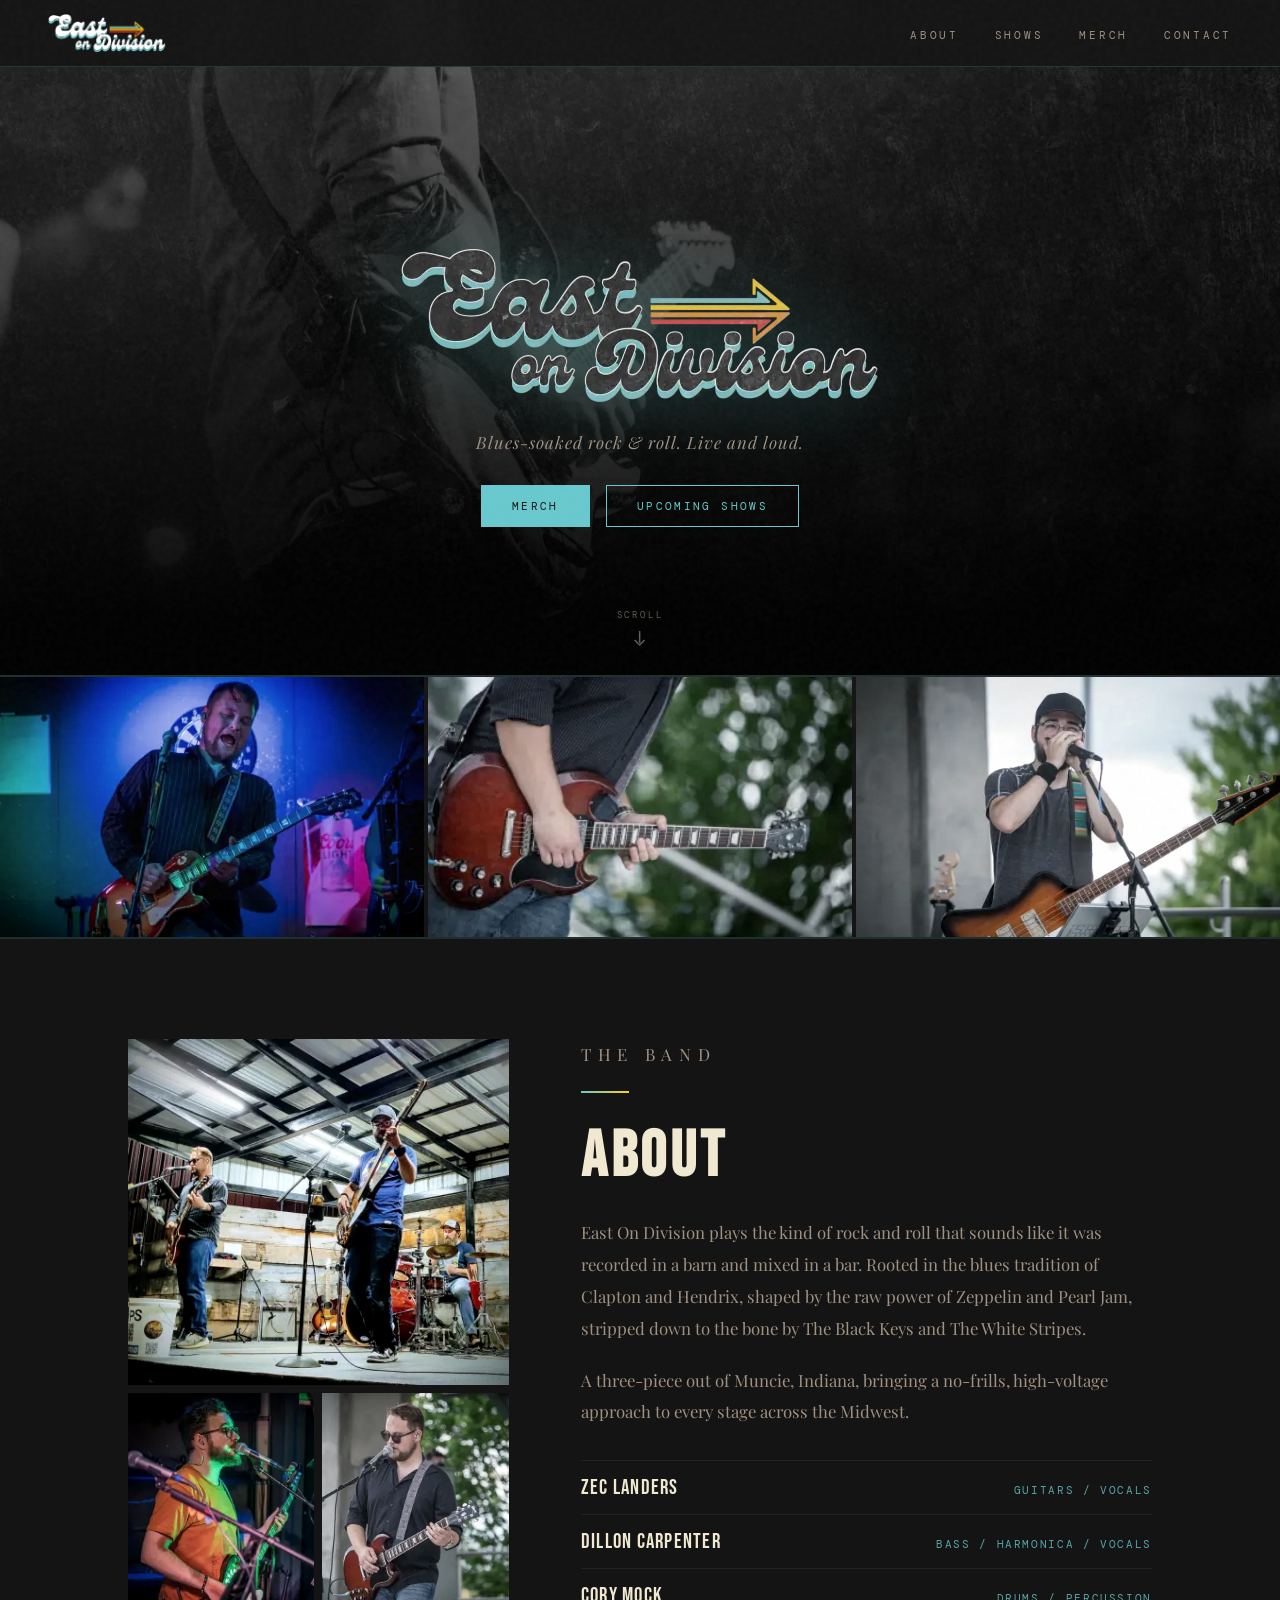
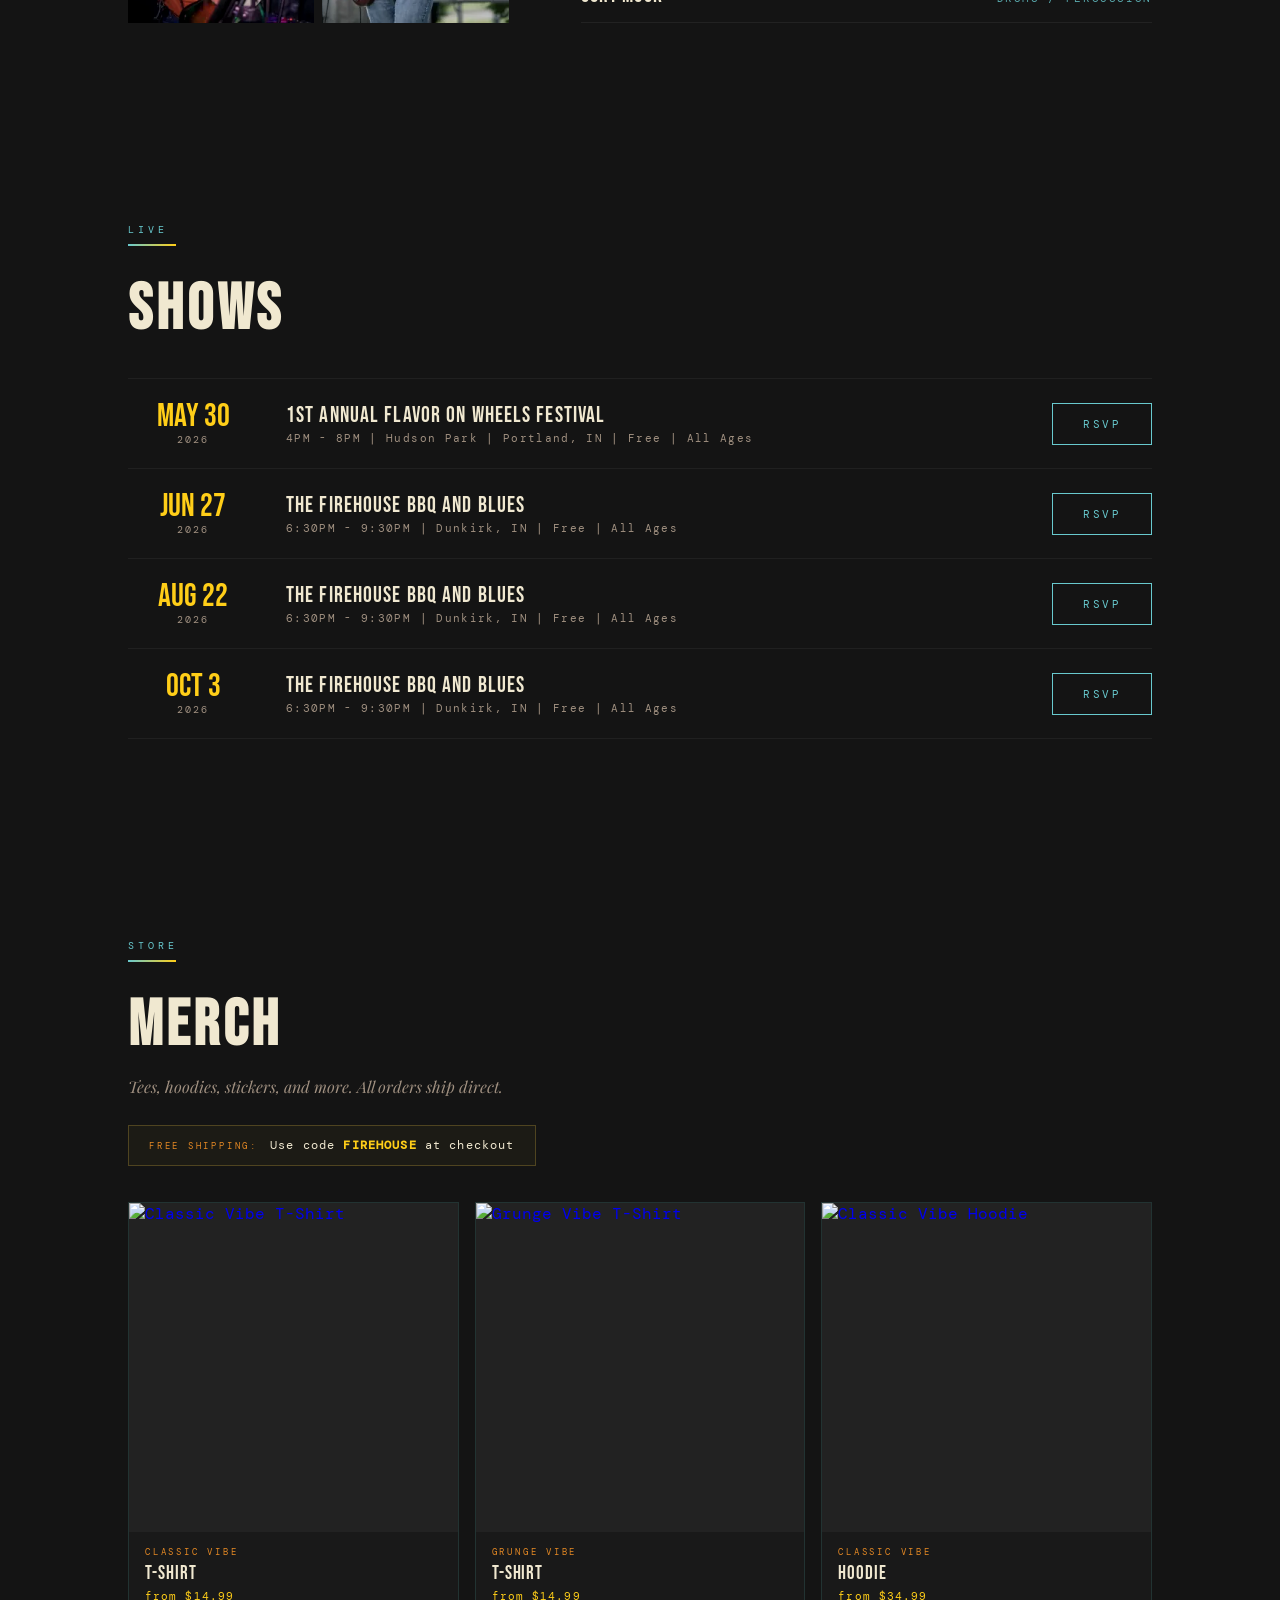
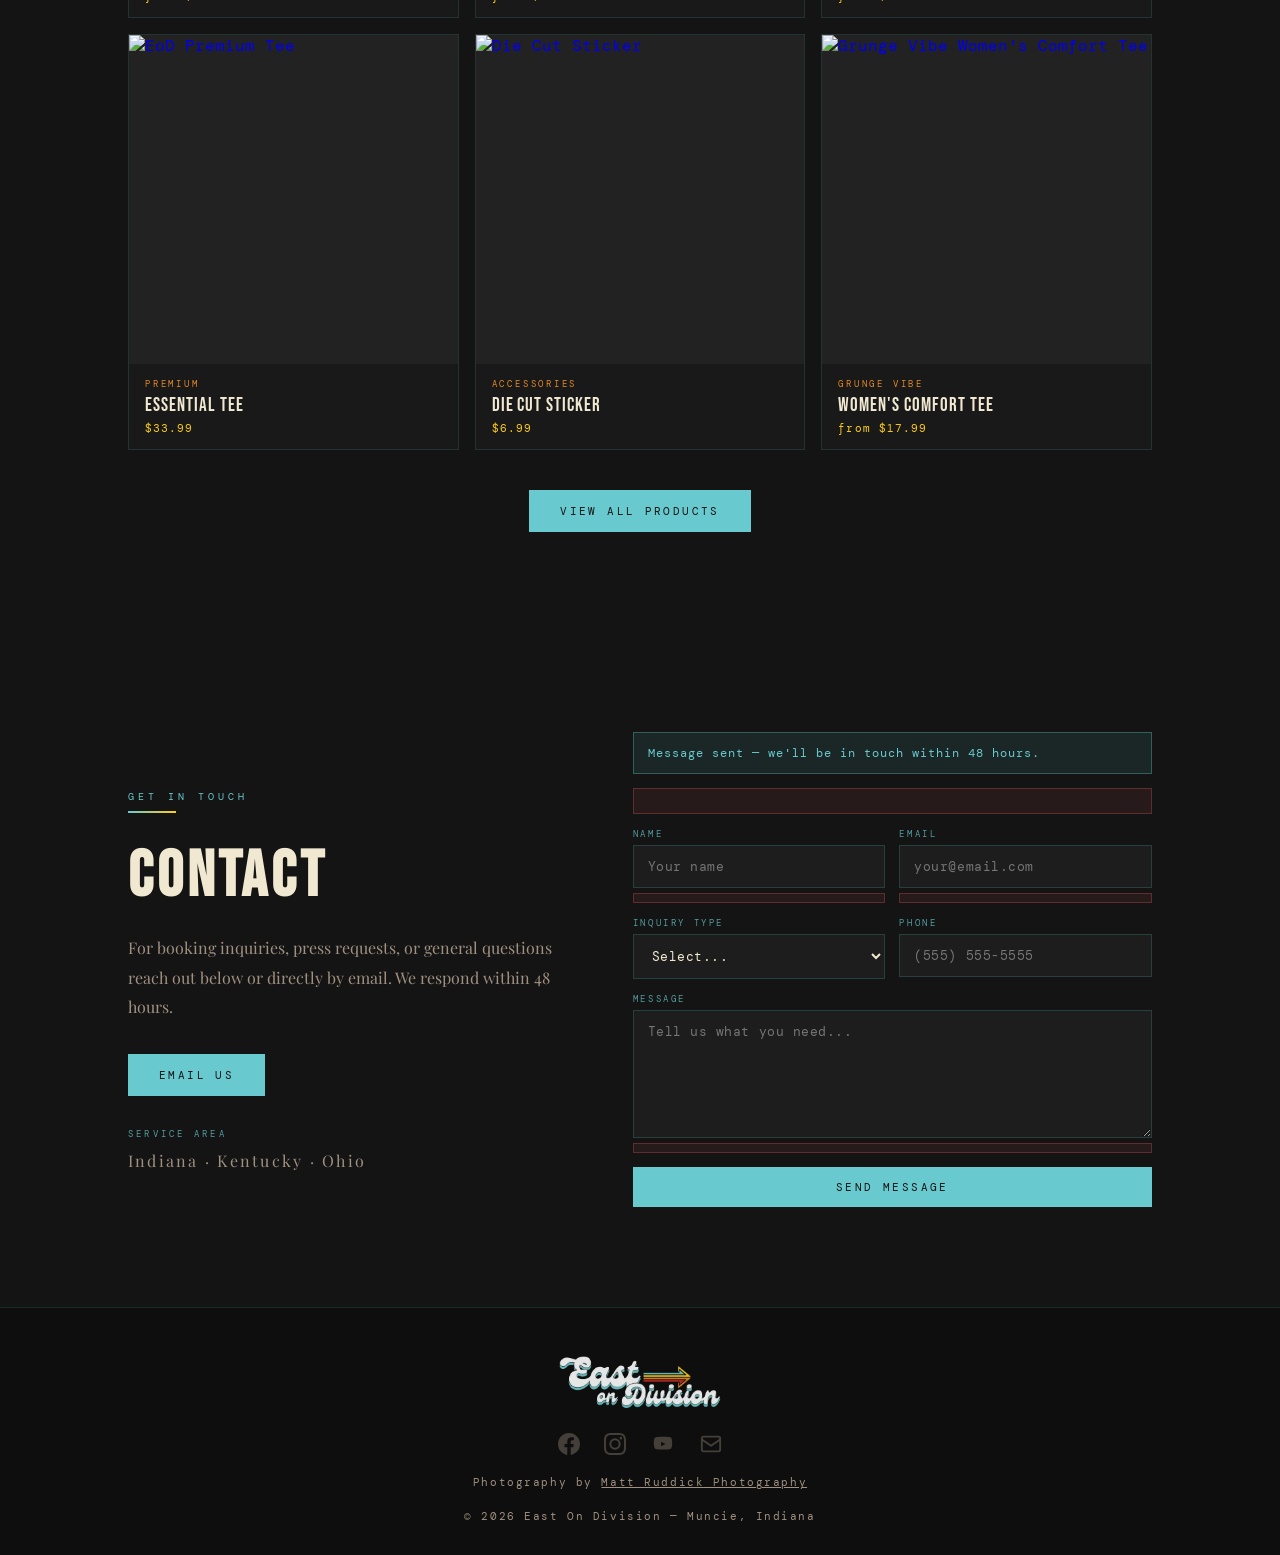
==== commit 0fa2ce19: "seo: update static fallback shows to include all upcoming events Remove past APR 25 event. Add AUG 2" ====
--- a/public/index.html
+++ b/public/index.html
@@ -3,8 +3,8 @@
 <head>
   <meta charset="UTF-8" />
   <meta name="viewport" content="width=device-width, initial-scale=1.0" />
-  <title>East On Division</title>
-  <meta name="description" content="East On Division is a Muncie, Indiana blues-rock trio playing live shows across Indiana, Kentucky, and Ohio. See upcoming shows, merch, and booking contact info." />
+  <title>East On Division | Muncie, IN Blues-Rock Band</title>
+  <meta name="description" content="East On Division: a Muncie, Indiana blues-rock trio playing live across Indiana, Kentucky, and Ohio. Upcoming shows, merch, and booking." />
   <link rel="canonical" href="https://eastondivision.com/" />
   <link rel="icon" type="image/png" sizes="32x32" href="./favicon-32.png" />
   <!-- Google Tag Manager -->
@@ -22,21 +22,51 @@
     gtag('js', new Date());
     gtag('config', 'G-BXQX9GGNP8');
   </script>
-  <meta property="og:title" content="East On Division" />
+  <meta property="og:title" content="East On Division | Muncie, IN Blues-Rock Band" />
   <meta property="og:description" content="Blues-soaked rock &amp; roll. Live and loud." />
   <meta property="og:image" content="https://eastondivision.com/images/og-image.jpg" />
-  <meta property="og:url" content="https://eastondivision.com" />
+  <meta property="og:url" content="https://eastondivision.com/" />
   <meta property="og:type" content="website" />
   <meta name="twitter:card" content="summary_large_image" />
-  <meta name="twitter:title" content="East On Division" />
+  <meta name="twitter:title" content="East On Division | Muncie, IN Blues-Rock Band" />
   <meta name="twitter:description" content="Blues-soaked rock &amp; roll. Live and loud." />
   <meta name="twitter:image" content="https://eastondivision.com/images/og-image.jpg" />
   <link rel="preconnect" href="https://fonts.googleapis.com" />
   <link rel="preconnect" href="https://fonts.gstatic.com" crossorigin />
   <link rel="preload" as="style" href="https://fonts.googleapis.com/css2?family=Bebas+Neue&family=Playfair+Display:ital@0;1&family=DM+Mono&display=swap" onload="this.onload=null;this.rel='stylesheet'" />
   <noscript><link href="https://fonts.googleapis.com/css2?family=Bebas+Neue&family=Playfair+Display:ital@0;1&family=DM+Mono&display=swap" rel="stylesheet" /></noscript>
-  <link rel="stylesheet" href="./styles.css?v=8" />
+  <link rel="stylesheet" href="./styles.css?v=9" />
   <link rel="sitemap" type="application/xml" href="/sitemap.xml" />
+  <script type="application/ld+json">
+  {
+    "@context": "https://schema.org",
+    "@type": "MusicGroup",
+    "name": "East On Division",
+    "url": "https://eastondivision.com/",
+    "image": "https://eastondivision.com/images/og-image.jpg",
+    "logo": "https://eastondivision.com/images/logos/east-on-division-standard-logo-480.webp",
+    "genre": ["Blues Rock", "Rock"],
+    "foundingLocation": {
+      "@type": "Place",
+      "address": {
+        "@type": "PostalAddress",
+        "addressLocality": "Muncie",
+        "addressRegion": "IN",
+        "addressCountry": "US"
+      }
+    },
+    "member": [
+      {"@type": "Person", "name": "Zec Landers"},
+      {"@type": "Person", "name": "Dillon Carpenter"},
+      {"@type": "Person", "name": "Cory Mock"}
+    ],
+    "sameAs": [
+      "https://www.facebook.com/eastondivision",
+      "https://www.instagram.com/eastondivision",
+      "https://www.youtube.com/eastondivision"
+    ]
+  }
+  </script>
   <link rel="preload" as="image" href="./images/backgrounds/hero-guitarman-grunge-960.webp" imagesrcset="./images/backgrounds/hero-guitarman-grunge-960.webp 960w, ./images/backgrounds/hero-guitarman-grunge-1600.webp 1600w, ./images/backgrounds/hero-guitarman-grunge.webp 1920w" imagesizes="100vw" fetchpriority="high" type="image/webp" />
 </head>
 <body>
@@ -68,6 +98,7 @@
 
 <!-- HERO -->
 <section id="hero">
+  <h1 class="visually-hidden">East On Division — Muncie, Indiana Blues-Rock Trio</h1>
   <div class="hero-bg" aria-hidden="true"></div>
   <div class="hero-content">
     <picture>
@@ -148,19 +179,24 @@
     </div>
     <div class="shows-list reveal" id="shows-list">
       <div class="show-row">
-        <div class="show-date"><div class="day">APR 25</div><div class="mo">2026</div></div>
-        <div><div class="show-venue">The Firehouse BBQ and Blues</div><div class="show-loc">6:30PM - 9:30PM | Dunkirk, IN | Free | All Ages</div></div>
-        <a href="https://www.facebook.com/events/989131186879527/" target="_blank" rel="noopener" class="btn">RSVP</a>
-      </div>
-      <div class="show-row">
         <div class="show-date"><div class="day">MAY 30</div><div class="mo">2026</div></div>
-        <div><div class="show-venue">1st Annual Flavor on Wheels Festival</div><div class="show-loc">4PM - 8PM | Hudson Park | Portland, IN | Free | All Ages</div></div>
+        <div><div class="show-venue"><a href="/events/704542476055866" class="show-venue-link">1st Annual Flavor on Wheels Festival</a></div><div class="show-loc">4PM - 8PM | Hudson Park | Portland, IN | Free | All Ages</div></div>
         <a href="https://www.facebook.com/events/704542476055866/" target="_blank" rel="noopener" class="btn">RSVP</a>
       </div>
       <div class="show-row">
         <div class="show-date"><div class="day">JUN 27</div><div class="mo">2026</div></div>
-        <div><div class="show-venue">The Firehouse BBQ and Blues</div><div class="show-loc">6:30PM - 9:30PM | Dunkirk, IN | Free | All Ages</div></div>
+        <div><div class="show-venue"><a href="/events/1287198373344724" class="show-venue-link">The Firehouse BBQ and Blues</a></div><div class="show-loc">6:30PM - 9:30PM | Dunkirk, IN | Free | All Ages</div></div>
         <a href="https://www.facebook.com/events/1287198373344724/" target="_blank" rel="noopener" class="btn">RSVP</a>
+      </div>
+      <div class="show-row">
+        <div class="show-date"><div class="day">AUG 22</div><div class="mo">2026</div></div>
+        <div><div class="show-venue"><a href="/events/1308001694629719" class="show-venue-link">The Firehouse BBQ and Blues</a></div><div class="show-loc">6:30PM - 9:30PM | Dunkirk, IN | Free | All Ages</div></div>
+        <a href="https://www.facebook.com/events/1308001694629719/" target="_blank" rel="noopener" class="btn">RSVP</a>
+      </div>
+      <div class="show-row">
+        <div class="show-date"><div class="day">OCT 3</div><div class="mo">2026</div></div>
+        <div><div class="show-venue"><a href="/events/1931531124214759" class="show-venue-link">The Firehouse BBQ and Blues</a></div><div class="show-loc">6:30PM - 9:30PM | Dunkirk, IN | Free | All Ages</div></div>
+        <a href="https://www.facebook.com/events/1931531124214759/" target="_blank" rel="noopener" class="btn">RSVP</a>
       </div>
     </div>
   </section>
@@ -705,7 +741,7 @@
   }
 
   function getEventPageUrl(event) {
-    return event.id ? `/events/${encodeURIComponent(event.id)}.html` : '';
+    return event.id ? `/events/${encodeURIComponent(event.id)}` : '';
   }
 
   function renderShows(events) {
--- a/public/styles.css
+++ b/public/styles.css
@@ -450,6 +450,19 @@
 }
 .footer-copy a { color: inherit; }
 .footer-credit { font-size: 0.7rem; }
+
+/* ── VISUALLY HIDDEN ── */
+.visually-hidden {
+  position: absolute;
+  width: 1px;
+  height: 1px;
+  padding: 0;
+  margin: -1px;
+  overflow: hidden;
+  clip: rect(0, 0, 0, 0);
+  white-space: nowrap;
+  border: 0;
+}
 
 /* ── REVEAL ── */
 .reveal { opacity: 0; transform: translateY(20px); transition: opacity 0.7s ease, transform 0.7s ease; }
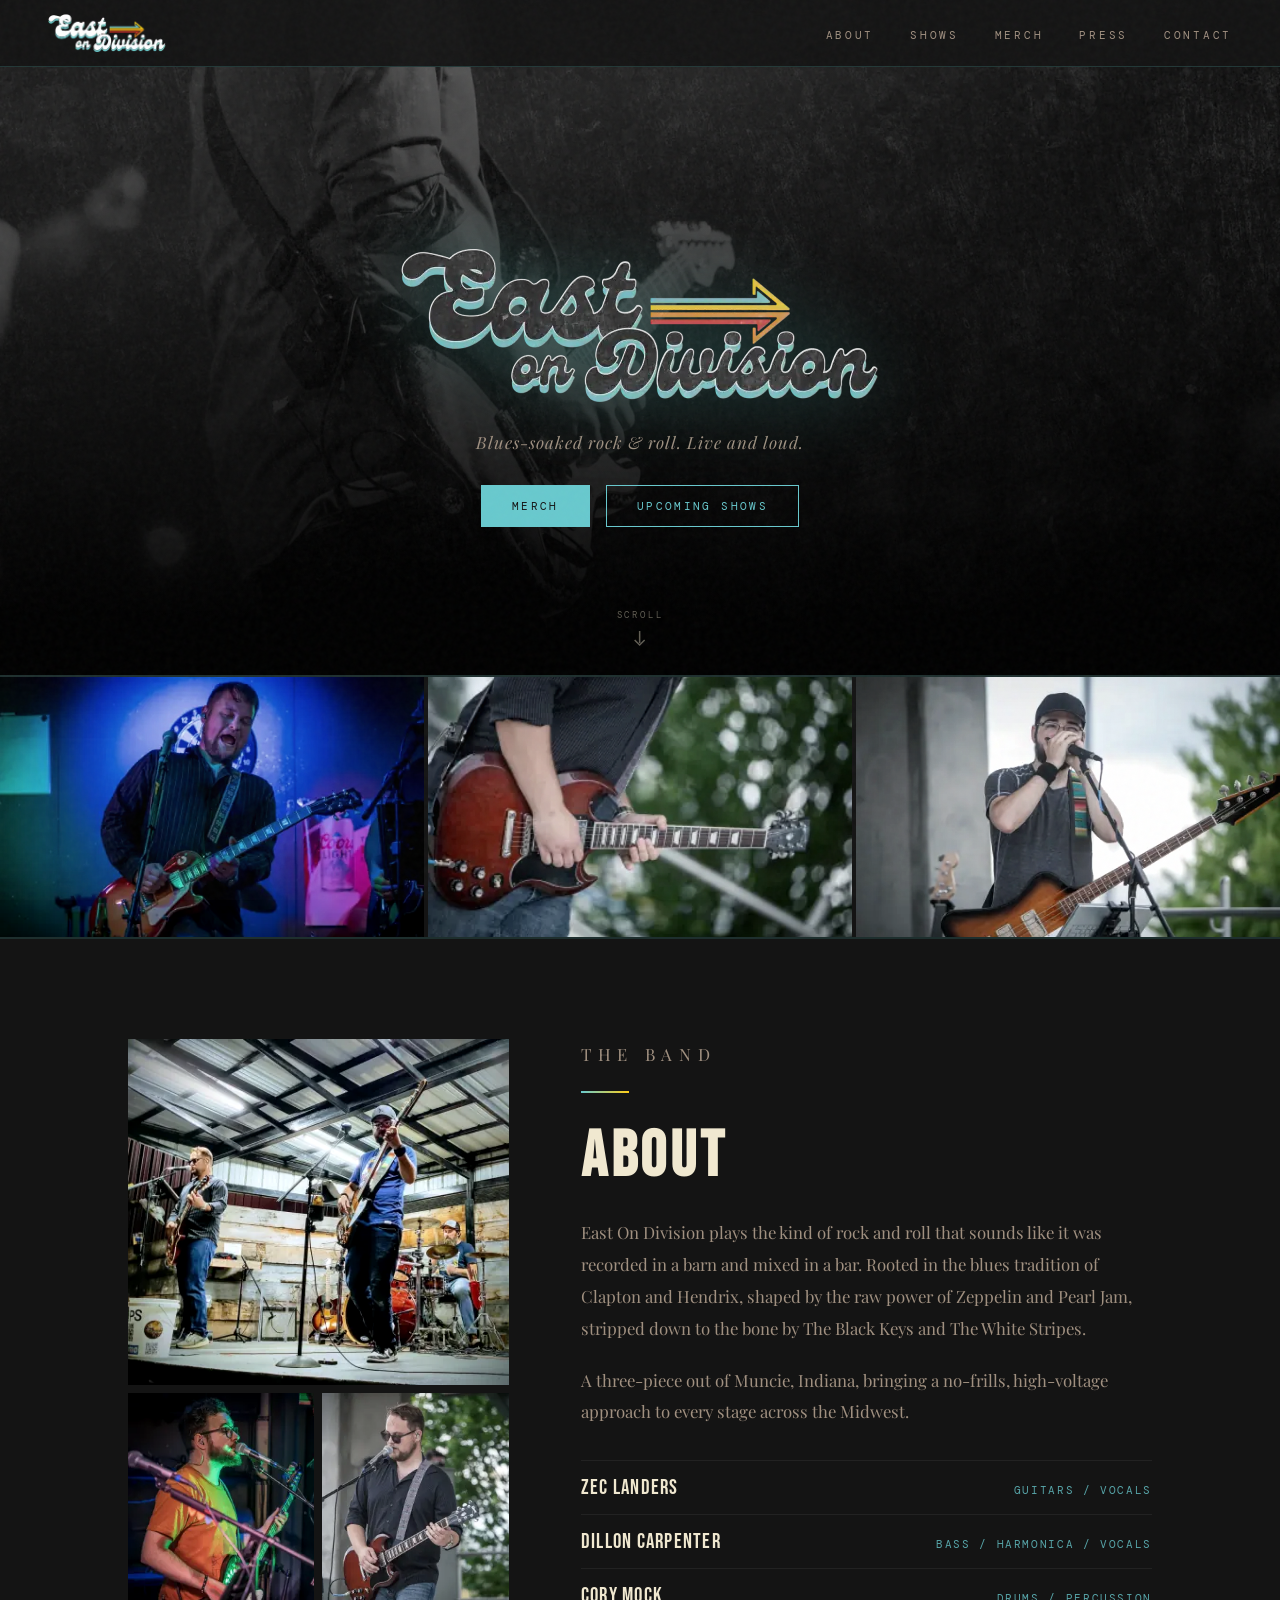
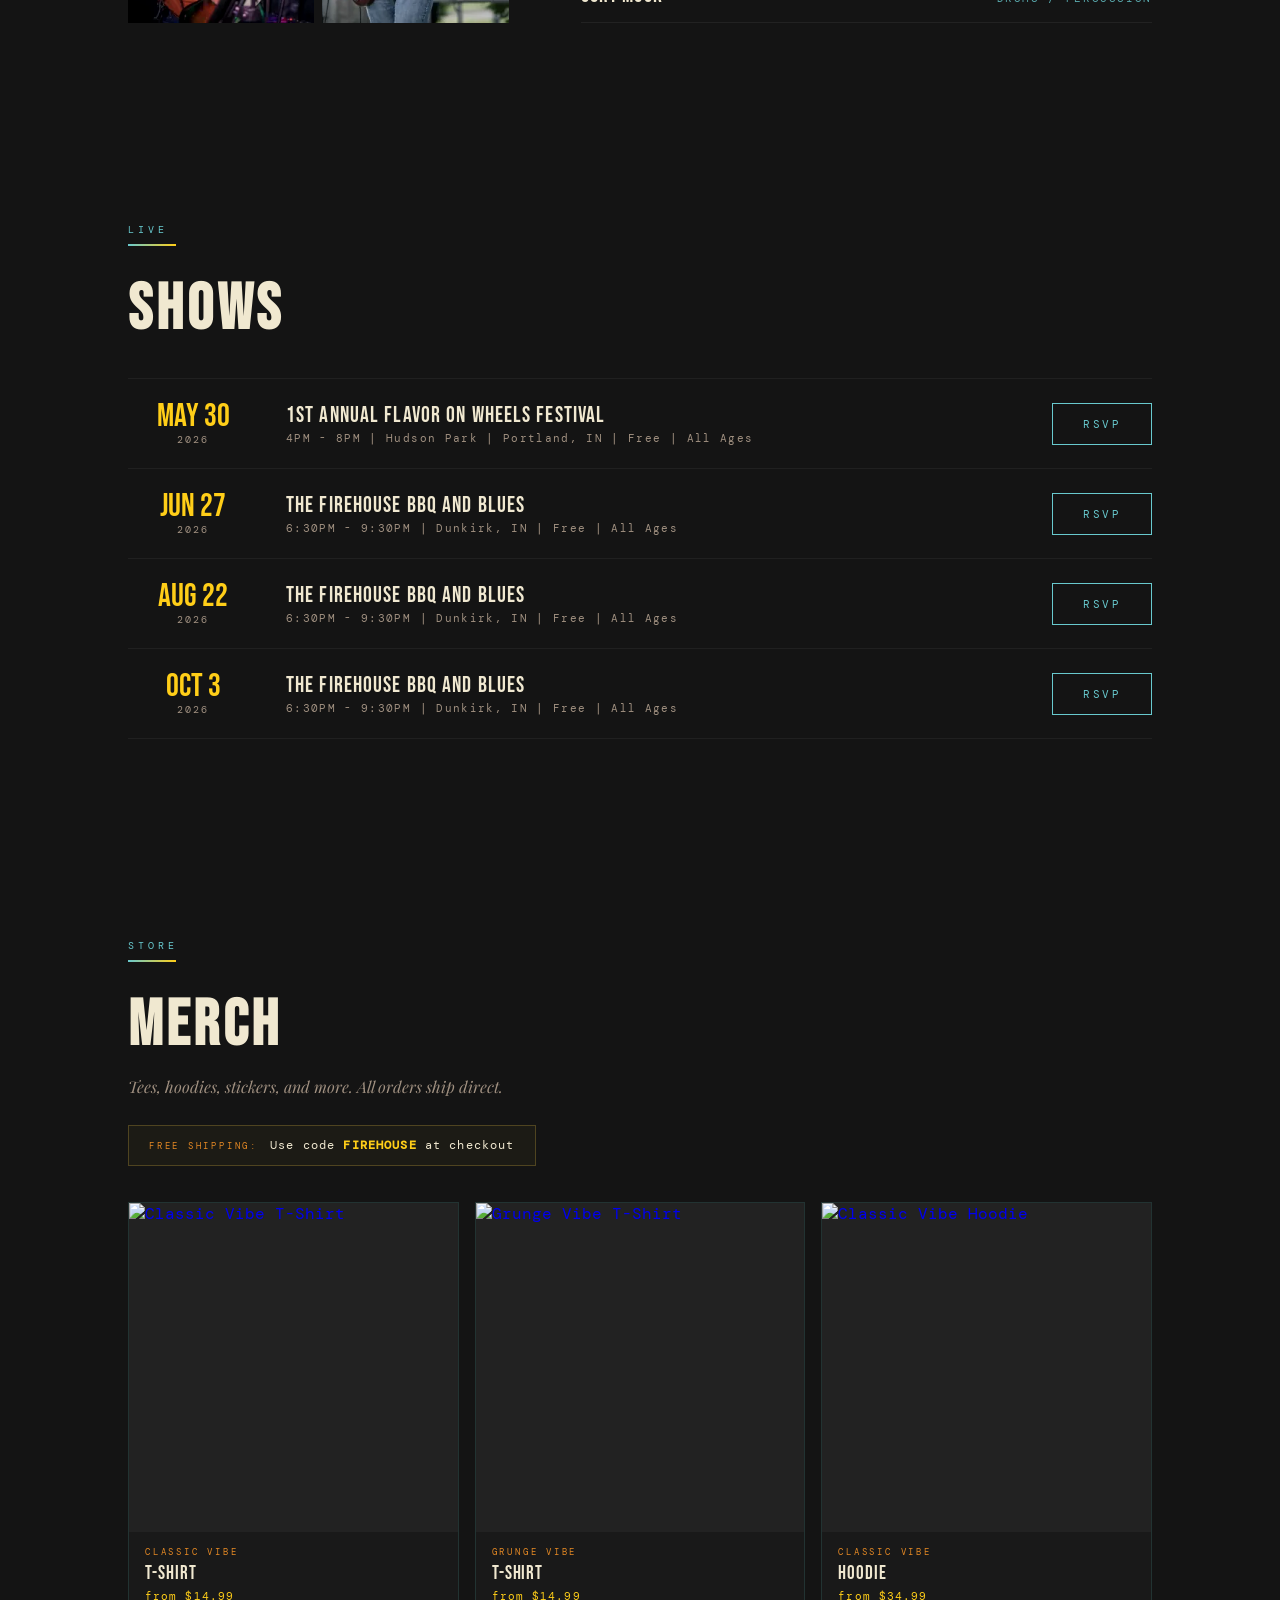
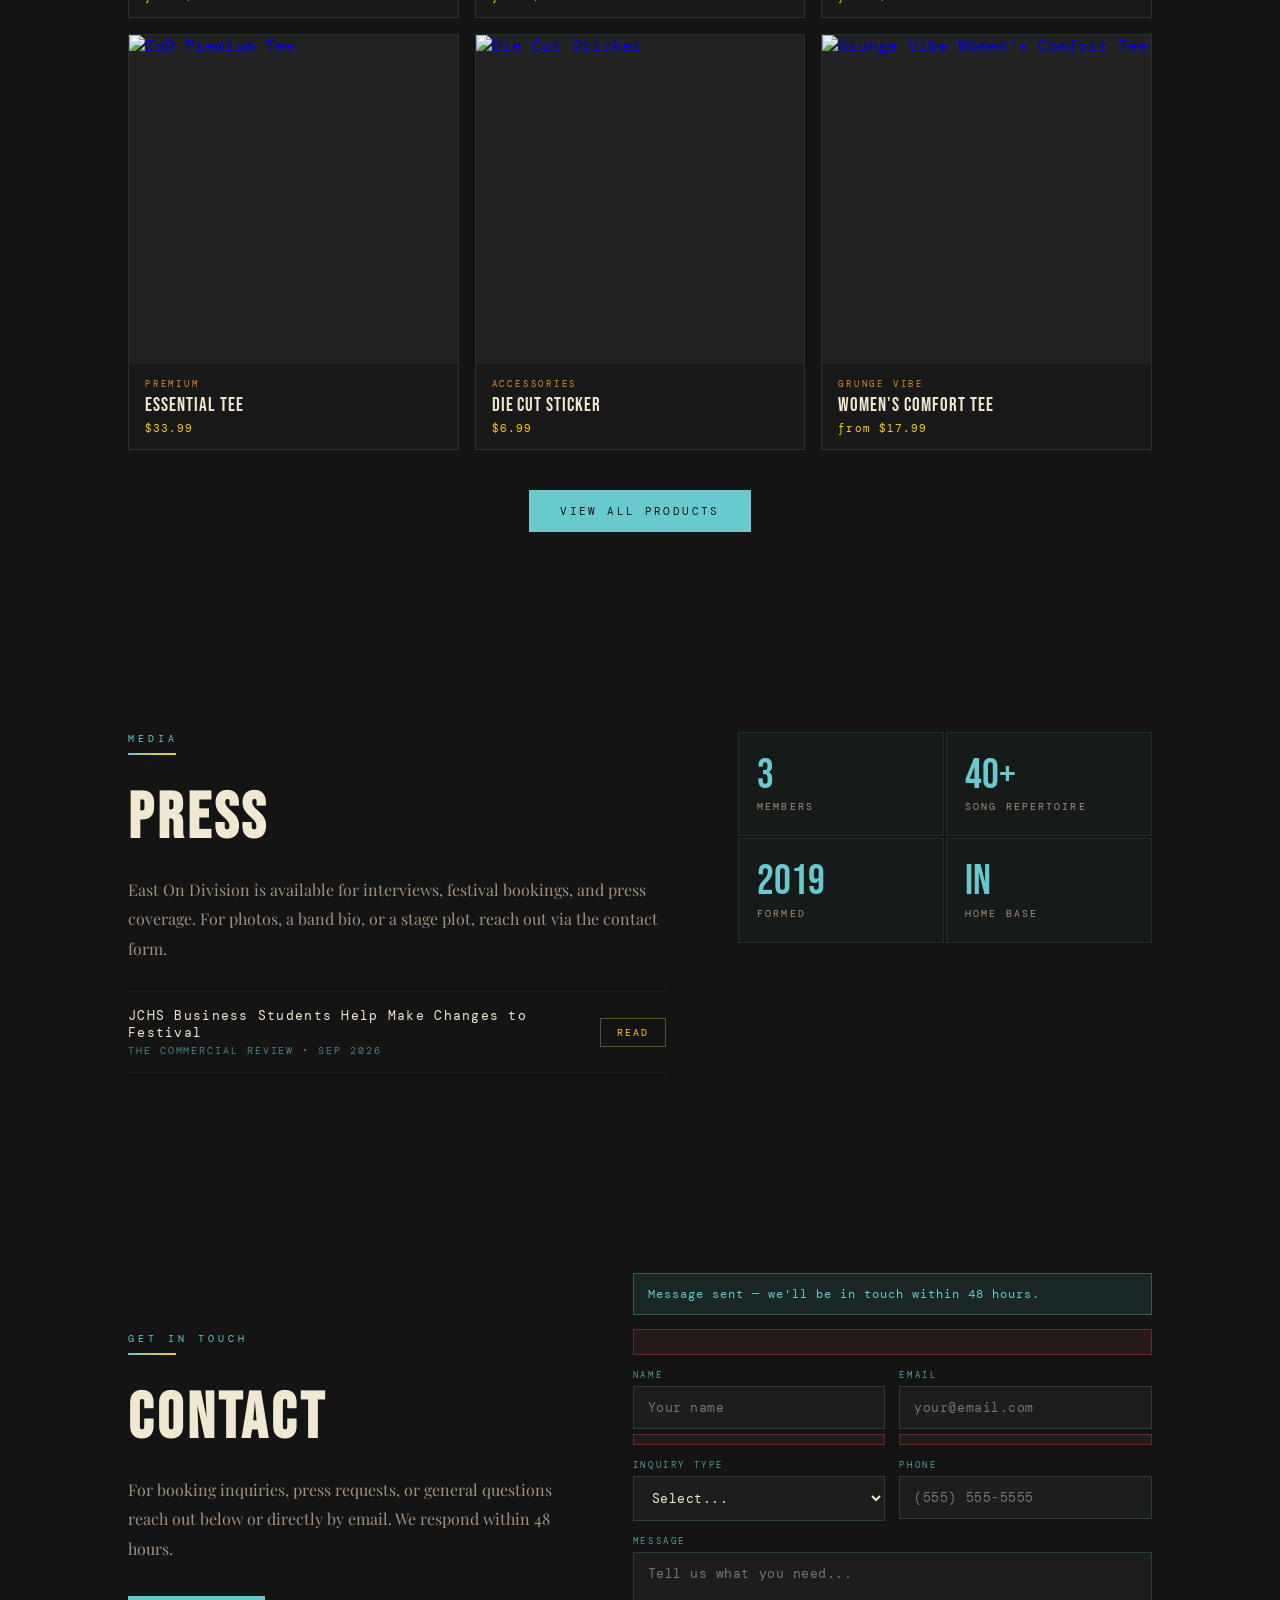
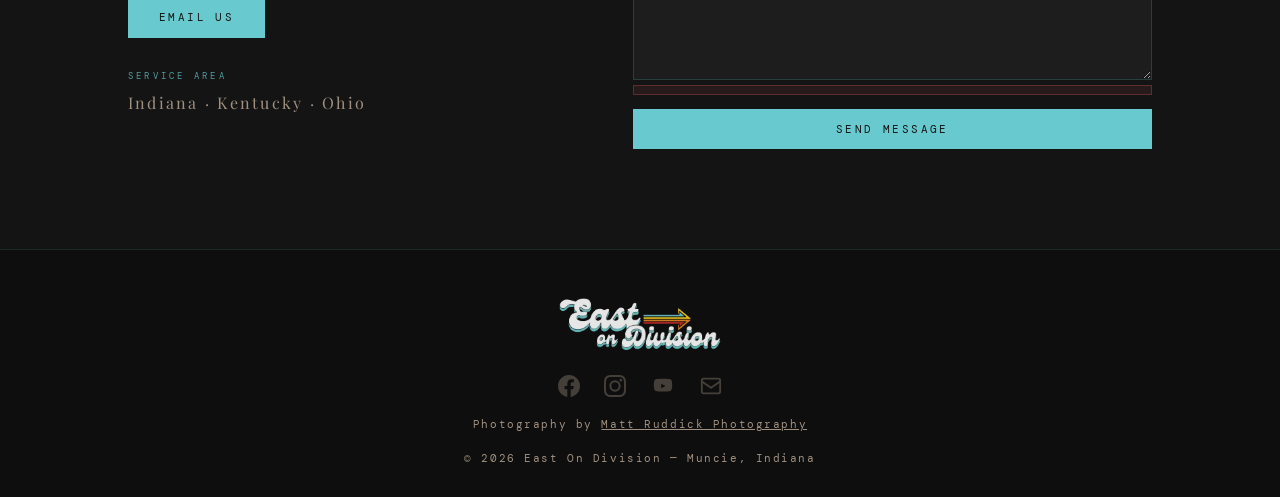
==== commit a29733ec: "feat: turn on Press section with Commercial Review coverage Re-enables the hidden EPK section as "Pr" ====
--- a/public/index.html
+++ b/public/index.html
@@ -90,6 +90,7 @@
     <li><a href="#about">About</a></li>
     <li><a href="#shows">Shows</a></li>
     <li><a href="#merch">Merch</a></li>
+    <li><a href="#epk">Press</a></li>
     <li><a href="#contact">Contact</a></li>
   </ul>
 </nav>
@@ -382,34 +383,38 @@
   </section>
 </div>
 
-<!-- EPK
+<!-- PRESS -->
 <div class="section-wrap">
   <section id="epk">
     <div class="epk-grid reveal">
       <div class="epk-body">
         <p class="section-eye">Media</p>
         <div class="section-rule"></div>
-        <h2 class="section-title" style="margin-bottom:24px;">Press Kit</h2>
-        <p>East On Division is available for interviews, festival bookings, and press coverage. All assets are cleared for editorial use. For higher-resolution files or custom requests, reach out via the contact form.</p>
+        <h2 class="section-title" style="margin-bottom:24px;">Press</h2>
+        <p>East On Division is available for interviews, festival bookings, and press coverage. For photos, a band bio, or a stage plot, reach out via the contact form.</p>
+        <div class="epk-files">
+          <div class="epk-file"><div><div class="epk-fname">JCHS Business Students Help Make Changes to Festival</div><div class="epk-ftype">The Commercial Review &bull; Sep 2026</div></div><a href="https://www.thecr.com/news/jchs-business-students-help-make-changes-to-festival/article_a7abb626-e4a6-4ade-a599-7435186b9678.html" class="epk-dl" target="_blank" rel="noopener">Read</a></div>
+        </div>
+        <!-- Press kit downloads: re-enable each row once its file exists
         <div class="epk-files">
           <div class="epk-file"><div><div class="epk-fname">Band Bio</div><div class="epk-ftype">PDF &bull; Long Form</div></div><a href="#" class="epk-dl">Download</a></div>
           <div class="epk-file"><div><div class="epk-fname">Press Photos</div><div class="epk-ftype">ZIP &bull; Hi-Res</div></div><a href="#" class="epk-dl">Download</a></div>
           <div class="epk-file"><div><div class="epk-fname">Rider &amp; Stage Plot</div><div class="epk-ftype">PDF</div></div><a href="#" class="epk-dl">Download</a></div>
           <div class="epk-file"><div><div class="epk-fname">Setlist PDF</div><div class="epk-ftype">PDF &bull; Full Repertoire</div></div><a href="#" class="epk-dl">Download</a></div>
         </div>
+        -->
       </div>
       <div>
         <div class="epk-stats">
           <div class="epk-stat"><div class="num">3</div><div class="lbl">Members</div></div>
-          <div class="epk-stat"><div class="num">39</div><div class="lbl">Song Repertoire</div></div>
-          <div class="epk-stat"><div class="num">2</div><div class="lbl">Full Sets</div></div>
+          <div class="epk-stat"><div class="num">40+</div><div class="lbl">Song Repertoire</div></div>
+          <div class="epk-stat"><div class="num">2019</div><div class="lbl">Formed</div></div>
           <div class="epk-stat"><div class="num">IN</div><div class="lbl">Home Base</div></div>
         </div>
       </div>
     </div>
   </section>
 </div>
- -->
 
 <!-- CONTACT -->
 <div class="section-wrap">
@@ -525,7 +530,6 @@
   });
 
   const showsList = document.getElementById('shows-list');
-  const photoStrip = document.getElementById('photo-strip');
 
   function escapeHtml(value) {
     return String(value)
@@ -774,49 +778,13 @@
     showsList.innerHTML = rows;
   }
 
-  function pickLargestImage(images) {
-    if (!Array.isArray(images) || images.length === 0) return null;
-    return images.slice().sort((a, b) => (b.width || 0) - (a.width || 0))[0];
-  }
-
-  function renderPhotos(photos) {
-    if (!photoStrip || !Array.isArray(photos) || photos.length === 0) return;
-
-    const markup = photos
-      .map((photo) => {
-        const image = pickLargestImage(photo.images);
-        if (!image || !image.source) return '';
-        const alt = photo.name || 'East On Division live photo';
-        return `
-          <picture>
-            <img src="${escapeHtml(image.source)}" alt="${escapeHtml(alt)}" loading="lazy" />
-          </picture>
-        `;
-      })
-      .filter(Boolean)
-      .slice(0, 5)
-      .join('');
-
-    if (markup) {
-      photoStrip.innerHTML = markup;
-    }
-  }
-
   async function loadContent() {
     try {
-      const [eventsRes, photosRes] = await Promise.all([
-        fetch('/data/events.json'),
-        fetch('/data/photos.json')
-      ]);
+      const eventsRes = await fetch('/data/events.json');
 
       if (eventsRes.ok) {
         const events = await eventsRes.json();
         renderShows(events);
-      }
-
-      if (photosRes.ok) {
-        const photos = await photosRes.json();
-        renderPhotos(photos);
       }
     } catch (err) {
       console.warn('Live content fetch failed, using fallback content.', err);
--- a/public/styles.css
+++ b/public/styles.css
@@ -407,11 +407,11 @@
 .epk-grid { display: grid; grid-template-columns: 1.3fr 1fr; gap: 72px; align-items: start; }
 .epk-body p:not(.section-eye):not(.section-rule) { font-family: 'Playfair Display', serif; font-size: 1rem; line-height: 1.85; color: var(--muted); margin-bottom: 20px; }
 .epk-files { margin-top: 28px; }
-.epk-file { display: flex; align-items: center; justify-content: space-between; padding: 15px 0; border-bottom: 1px solid rgba(255,255,255,0.05); }
+.epk-file { display: flex; align-items: center; justify-content: space-between; gap: 16px; padding: 15px 0; border-bottom: 1px solid rgba(255,255,255,0.05); }
 .epk-file:first-child { border-top: 1px solid rgba(255,255,255,0.05); }
 .epk-fname { font-size: 0.8rem; letter-spacing: 0.1em; color: var(--cream); }
 .epk-ftype { font-size: 0.6rem; letter-spacing: 0.2em; text-transform: uppercase; color: var(--teal); opacity: 0.6; margin-top: 3px; }
-.epk-dl { font-size: 0.6rem; letter-spacing: 0.2em; text-transform: uppercase; text-decoration: none; color: var(--yellow); border: 1px solid rgba(232,192,64,0.35); padding: 7px 16px; transition: background 0.15s, color 0.15s; }
+.epk-dl { flex-shrink: 0; font-size: 0.6rem; letter-spacing: 0.2em; text-transform: uppercase; text-decoration: none; color: var(--yellow); border: 1px solid rgba(232,192,64,0.35); padding: 7px 16px; transition: background 0.15s, color 0.15s; }
 .epk-dl:hover { background: var(--yellow); color: var(--darker); }
 .epk-stats { display: grid; grid-template-columns: 1fr 1fr; gap: 2px; }
 .epk-stat { padding: 22px 18px; border: 1px solid rgba(91,200,192,0.12); background: rgba(91,200,192,0.03); }
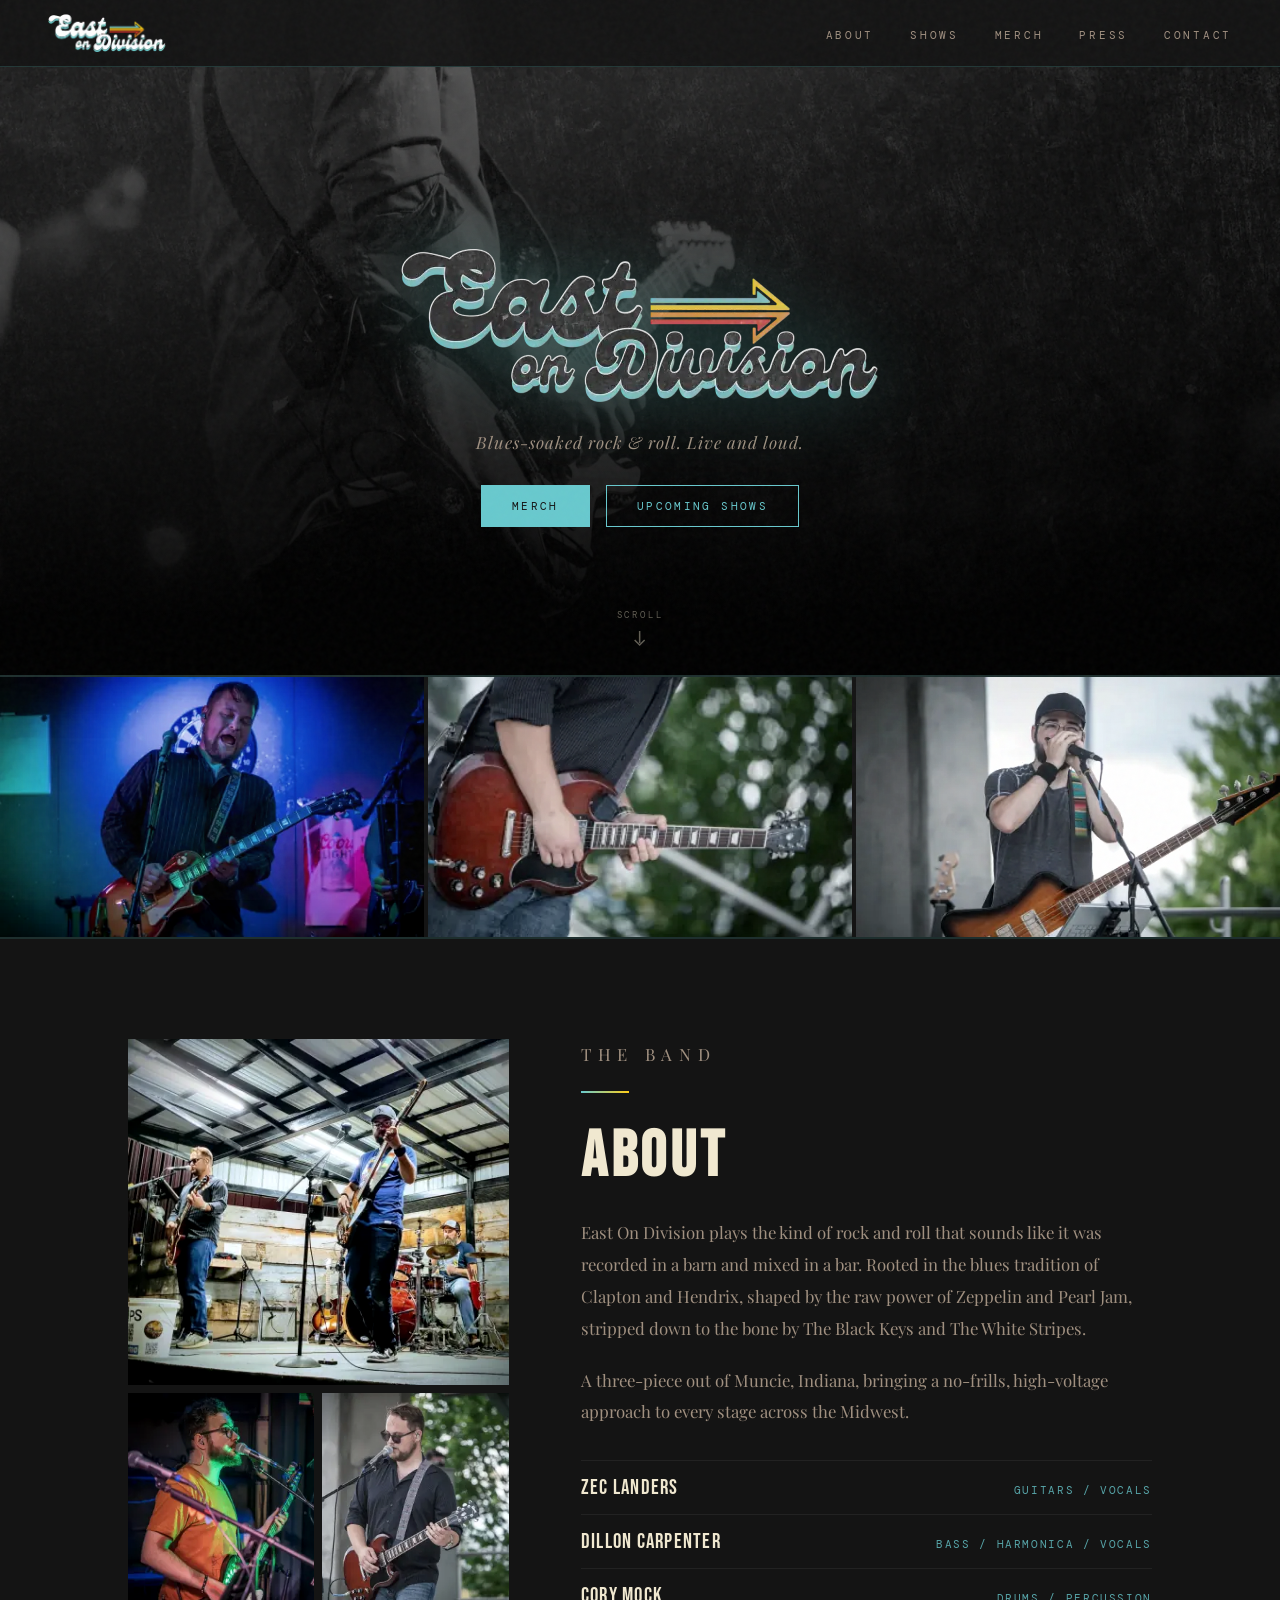
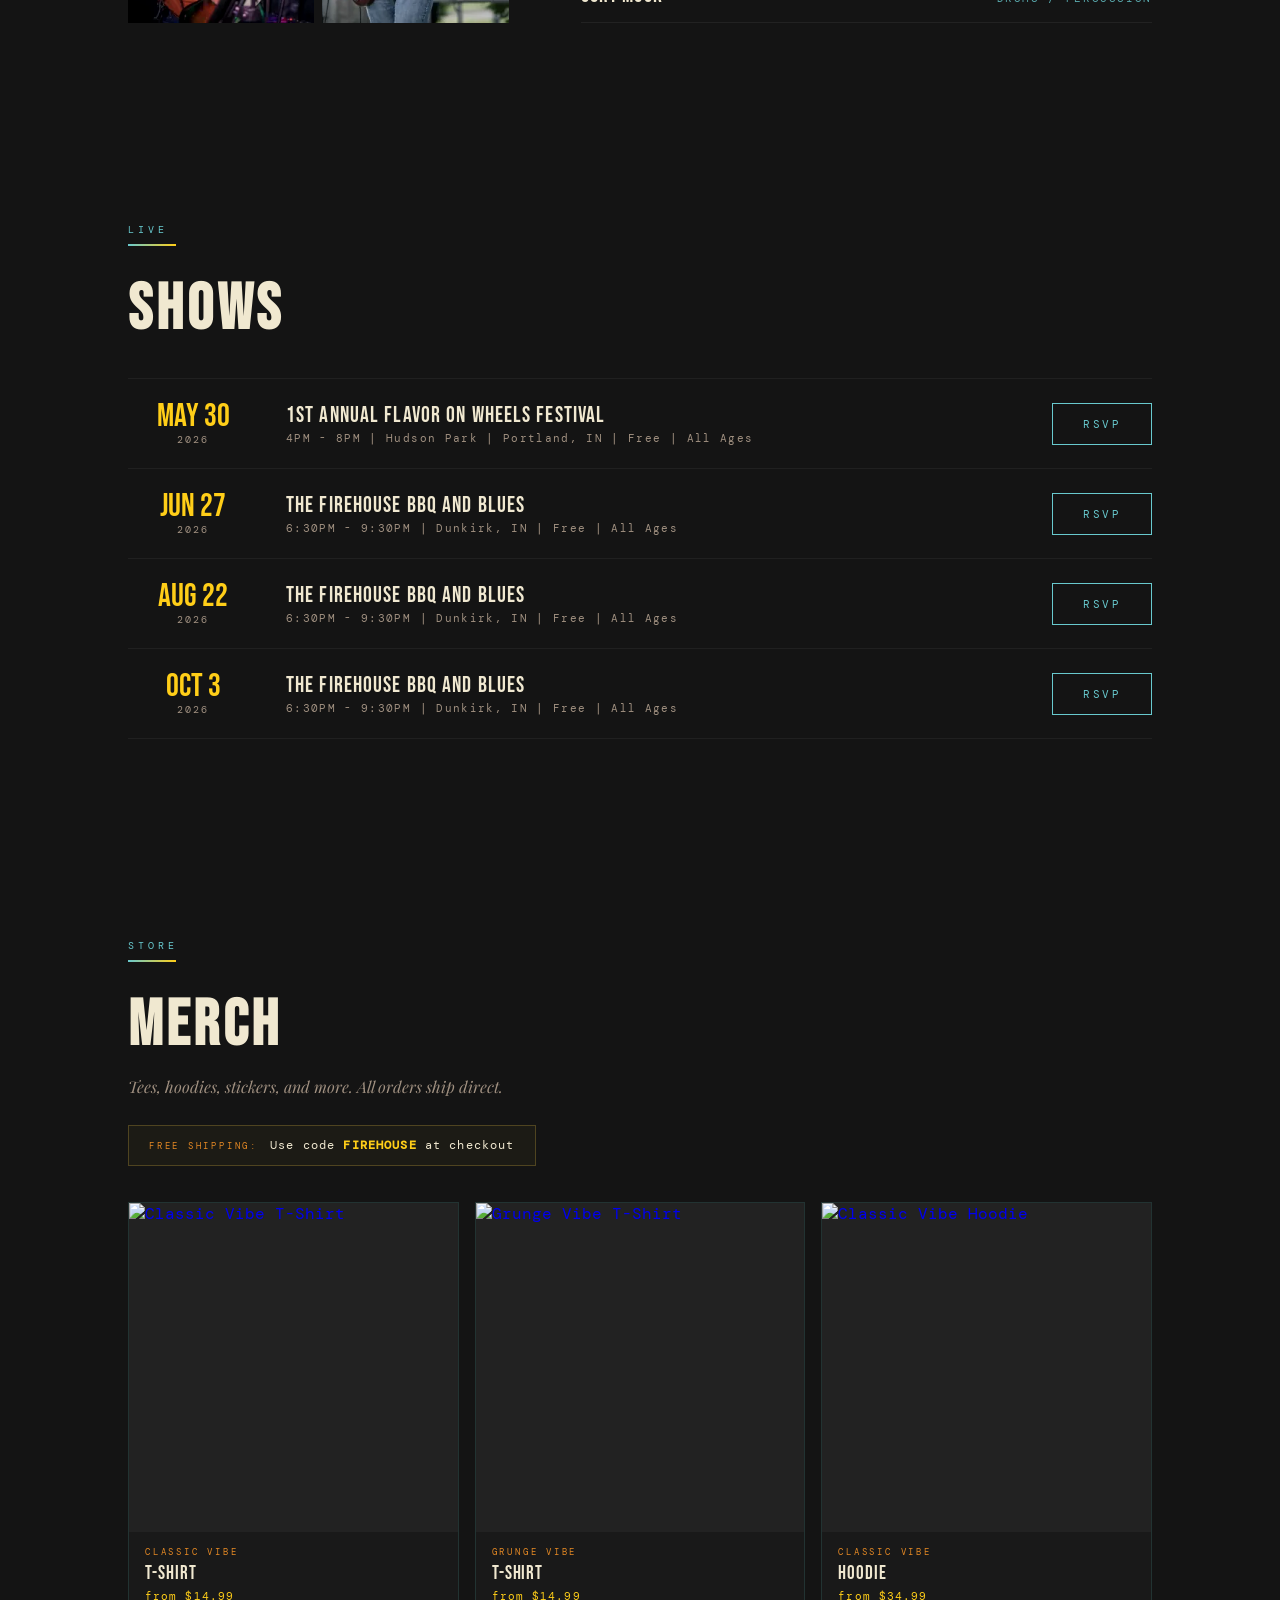
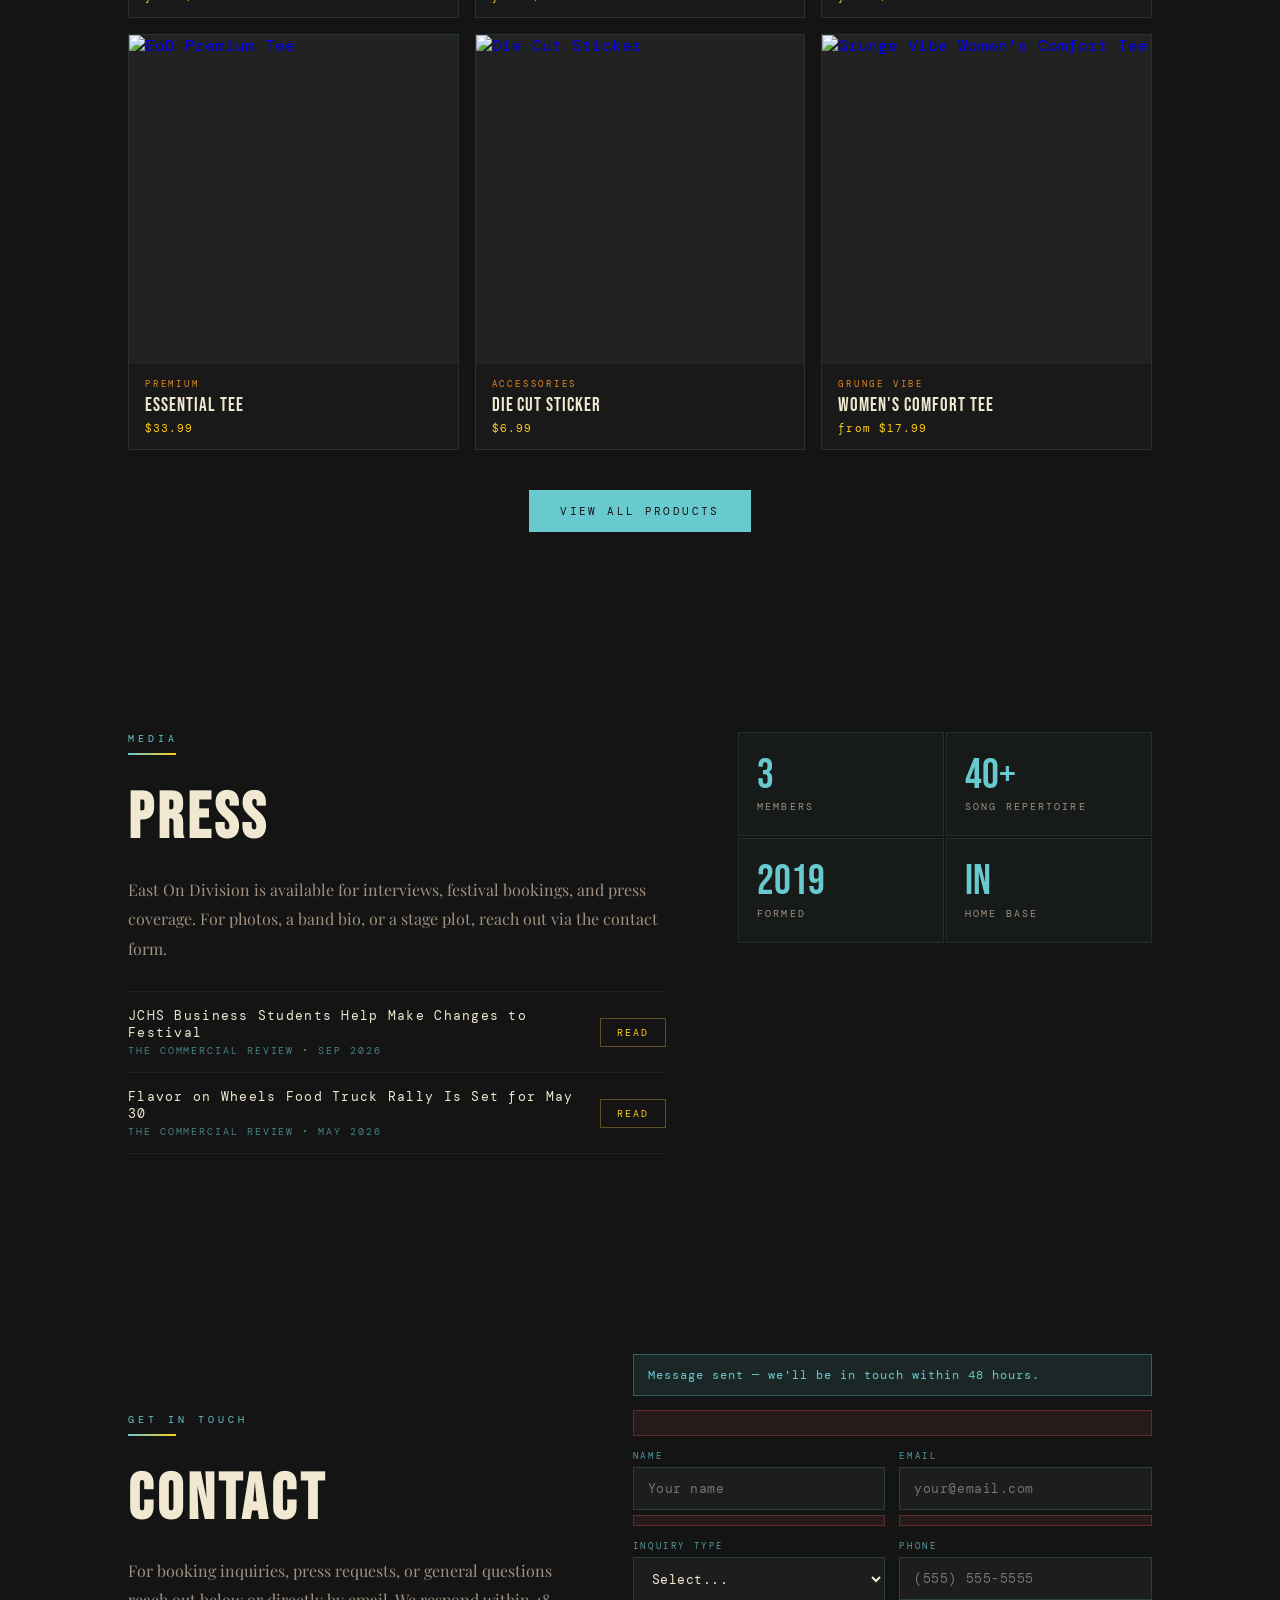
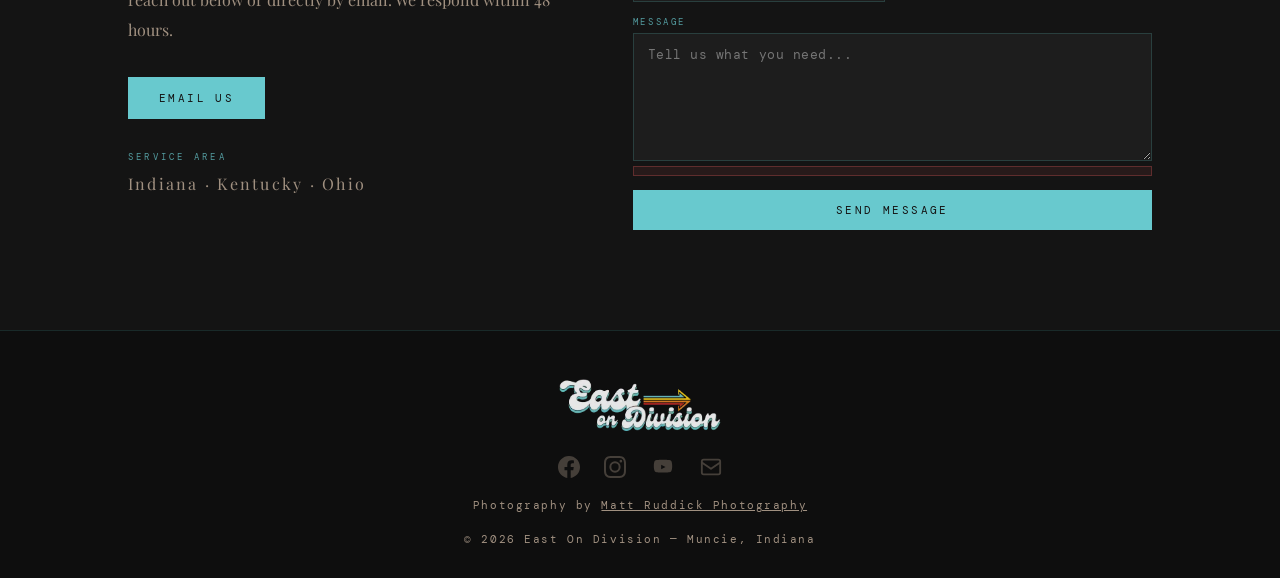
==== commit 08de0509: "feat: add Flavor on Wheels article to Press section Co-Authored-By: Claude Opus 5.5 (1M context) <no" ====
--- a/public/index.html
+++ b/public/index.html
@@ -394,6 +394,7 @@
         <p>East On Division is available for interviews, festival bookings, and press coverage. For photos, a band bio, or a stage plot, reach out via the contact form.</p>
         <div class="epk-files">
           <div class="epk-file"><div><div class="epk-fname">JCHS Business Students Help Make Changes to Festival</div><div class="epk-ftype">The Commercial Review &bull; Sep 2026</div></div><a href="https://www.thecr.com/news/jchs-business-students-help-make-changes-to-festival/article_a7abb626-e4a6-4ade-a599-7435186b9678.html" class="epk-dl" target="_blank" rel="noopener">Read</a></div>
+          <div class="epk-file"><div><div class="epk-fname">Flavor on Wheels Food Truck Rally Is Set for May 30</div><div class="epk-ftype">The Commercial Review &bull; May 2026</div></div><a href="https://www.thecr.com/news/flavor-on-wheels-food-truck-rally-is-set-for-may-30/article_bc4e2520-d7e8-480d-a82e-fd9895259a1b.html" class="epk-dl" target="_blank" rel="noopener">Read</a></div>
         </div>
         <!-- Press kit downloads: re-enable each row once its file exists
         <div class="epk-files">
